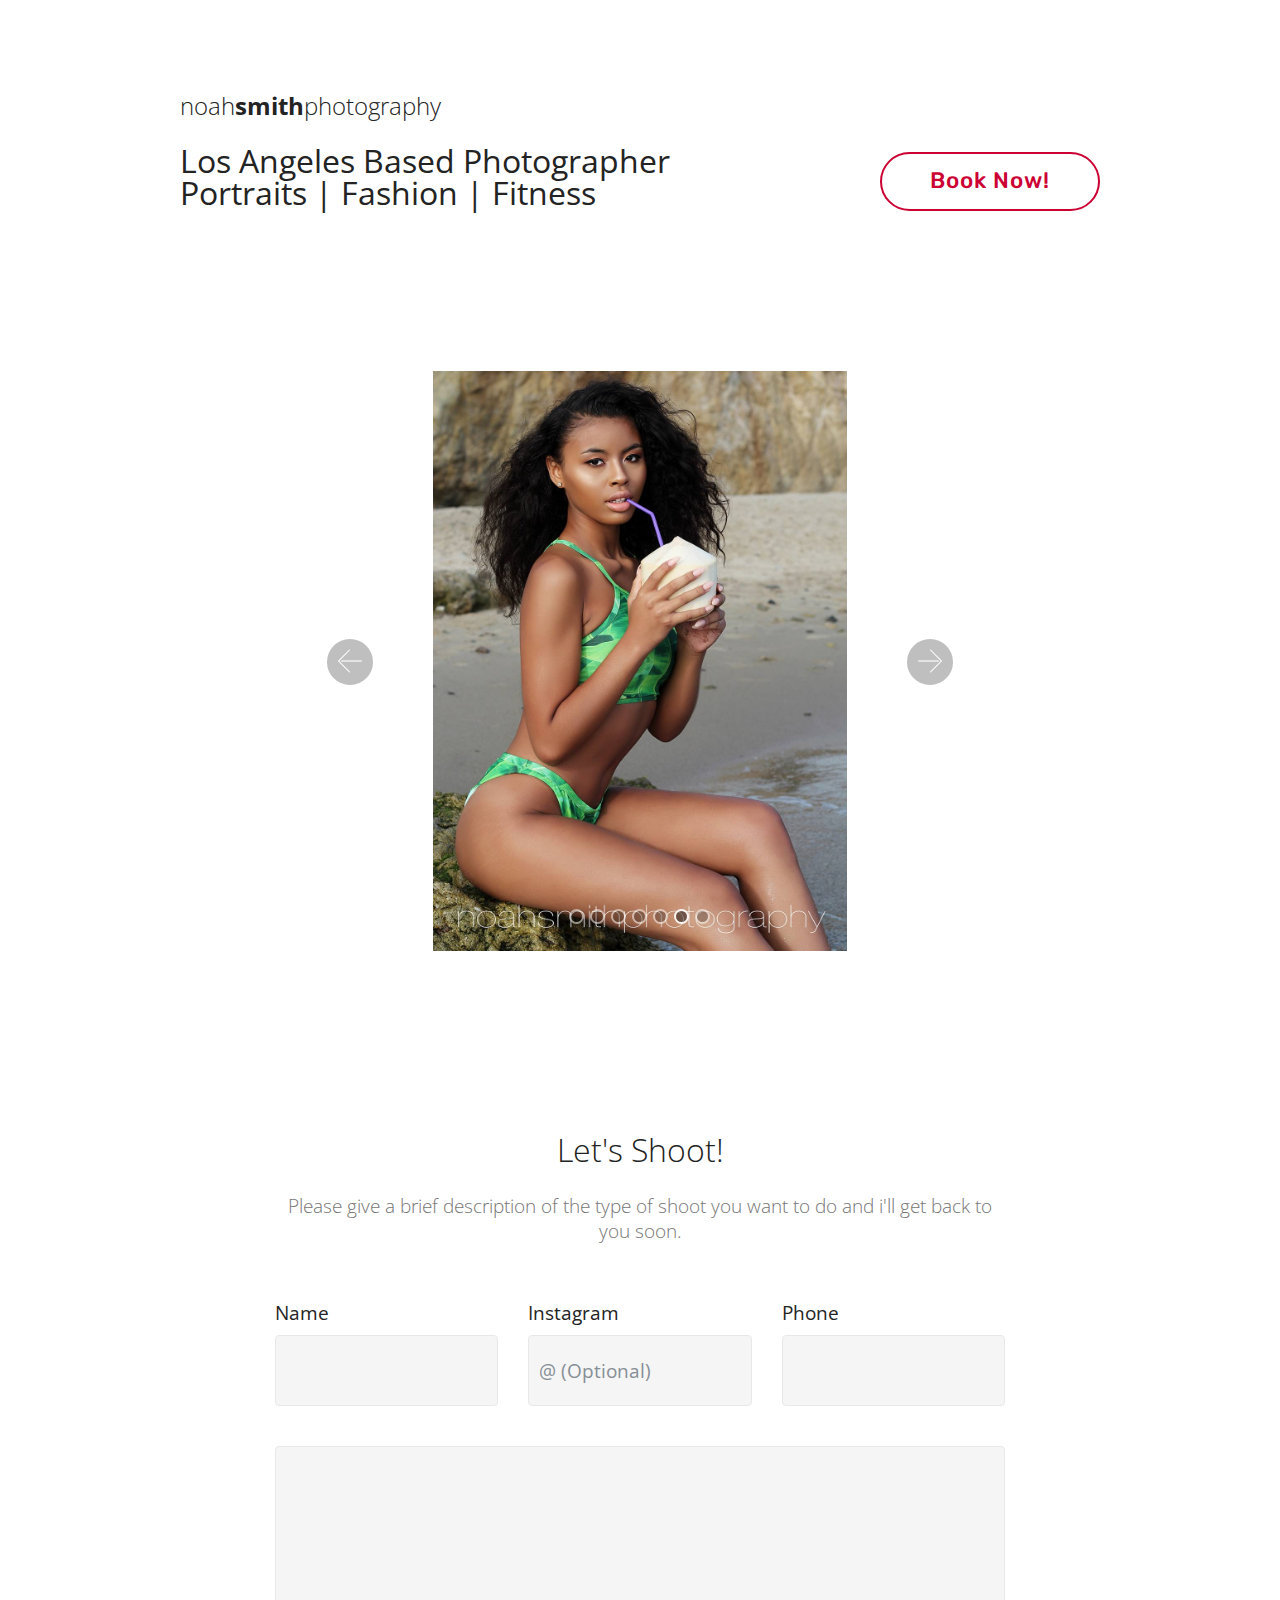
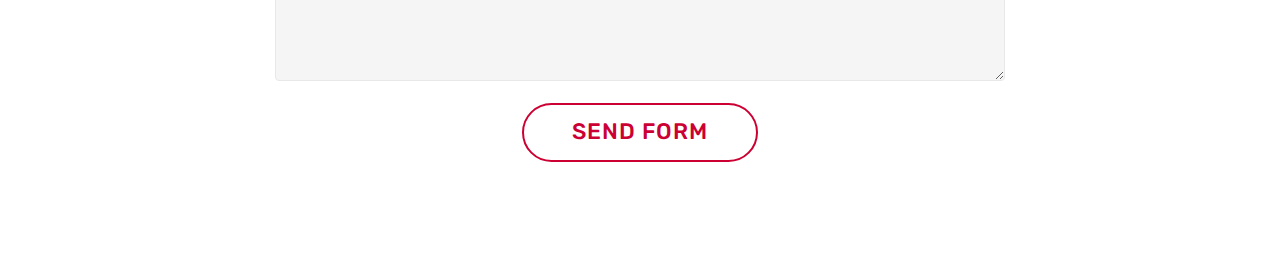
==== index.html @ 62e58113 "create github pages" ====
<!DOCTYPE html>
<html >
<head>
  <!-- Site made with Mobirise Website Builder v4.5.4, https://mobirise.com -->
  <meta charset="UTF-8">
  <meta http-equiv="X-UA-Compatible" content="IE=edge">
  <meta name="generator" content="Mobirise v4.5.4, mobirise.com">
  <meta name="viewport" content="width=device-width, initial-scale=1, minimum-scale=1">
  <link rel="shortcut icon" href="assets/images/logo4.png" type="image/x-icon">
  <meta name="description" content="">
  <title>Home</title>
  <link rel="stylesheet" href="assets/web/assets/mobirise-icons/mobirise-icons.css">
  <link rel="stylesheet" href="assets/tether/tether.min.css">
  <link rel="stylesheet" href="assets/bootstrap/css/bootstrap.min.css">
  <link rel="stylesheet" href="assets/bootstrap/css/bootstrap-grid.min.css">
  <link rel="stylesheet" href="assets/bootstrap/css/bootstrap-reboot.min.css">
  <link rel="stylesheet" href="assets/theme/css/style.css">
  <link rel="stylesheet" href="assets/mobirise/css/mbr-additional.css" type="text/css">
  
  
  
</head>
<body>
<section class="mbr-section info1 cid-qGFd9XvkRf" id="info1-w">

    

    
    <div class="container">
        <div class="row justify-content-center content-row">
            <div class="media-container-column title col-12 col-lg-7 col-md-6">
                <h3 class="mbr-section-subtitle align-left mbr-light pb-3 mbr-fonts-style display-5">
                    noah<strong>smith</strong>photography</h3>
                <h2 class="align-left mbr-bold mbr-fonts-style display-2"><span style="font-weight: normal;">
                    Los Angeles Based Photographer</span><br><span style="font-weight: normal;">Portraits | Fashion | Fitness<br></span><br><span style="font-weight: normal;"><br></span></h2>
            </div>
            <div class="media-container-column col-12 col-lg-3 col-md-4">
                <div class="mbr-section-btn align-right py-4"><a class="btn btn-secondary-outline display-4" href="index.html#form1-t">Book Now!</a></div>
            </div>
        </div>
    </div>
</section>

<section class="engine"><a href="https://mobirise.co/q">bootstrap carousel</a></section><section class="carousel slide cid-qGF6zY9lZR" data-interval="false" id="slider2-s">

    
    <div class="container content-slider">
        <div class="content-slider-wrap">
            <div><div class="mbr-slider slide carousel" data-pause="true" data-keyboard="false" data-ride="false" data-interval="false"><ol class="carousel-indicators"><li data-app-prevent-settings="" data-target="#slider2-s" data-slide-to="0"></li><li data-app-prevent-settings="" data-target="#slider2-s" data-slide-to="1"></li><li data-app-prevent-settings="" data-target="#slider2-s" data-slide-to="2"></li><li data-app-prevent-settings="" data-target="#slider2-s" data-slide-to="3"></li><li data-app-prevent-settings="" data-target="#slider2-s" data-slide-to="4"></li><li data-app-prevent-settings="" data-target="#slider2-s" class=" active" data-slide-to="5"></li><li data-app-prevent-settings="" data-target="#slider2-s" data-slide-to="6"></li></ol><div class="carousel-inner" role="listbox"><div class="carousel-item slider-fullscreen-image" data-bg-video-slide="false" style="background-image: url(assets/images/noahsmith1-1000x1400.jpg);"><div class="container container-slide"><div class="image_wrapper"><img src="assets/images/noahsmith1-1000x1400.jpg"><div class="carousel-caption justify-content-center"><div class="col-10 align-center"></div></div></div></div></div><div class="carousel-item slider-fullscreen-image" data-bg-video-slide="false" style="background-image: url(assets/images/noahsmith3-1000x1500.jpg);"><div class="container container-slide"><div class="image_wrapper"><img src="assets/images/noahsmith3-1000x1500.jpg"><div class="carousel-caption justify-content-center"><div class="col-10 align-center"></div></div></div></div></div><div class="carousel-item slider-fullscreen-image" data-bg-video-slide="false" style="background-image: url(assets/images/noahsmith4-1000x1400.jpg);"><div class="container container-slide"><div class="image_wrapper"><img src="assets/images/noahsmith4-1000x1400.jpg"><div class="carousel-caption justify-content-center"><div class="col-10 align-center"></div></div></div></div></div><div class="carousel-item slider-fullscreen-image" data-bg-video-slide="false" style="background-image: url(assets/images/sunsweat7-2000x3000.jpg);"><div class="container container-slide"><div class="image_wrapper"><img src="assets/images/sunsweat7-2000x3000.jpg"><div class="carousel-caption justify-content-center"><div class="col-10 align-center"></div></div></div></div></div><div class="carousel-item slider-fullscreen-image" data-bg-video-slide="false" style="background-image: url(assets/images/img-500-2000x3000.jpg);"><div class="container container-slide"><div class="image_wrapper"><img src="assets/images/img-500-2000x3000.jpg"><div class="carousel-caption justify-content-center"><div class="col-10 align-center"></div></div></div></div></div><div class="carousel-item slider-fullscreen-image active" data-bg-video-slide="false" style="background-image: url(assets/images/noahsmith5-1000x1400.jpg);"><div class="container container-slide"><div class="image_wrapper"><img src="assets/images/noahsmith5-1000x1400.jpg"><div class="carousel-caption justify-content-center"><div class="col-10 align-center"></div></div></div></div></div><div class="carousel-item slider-fullscreen-image" data-bg-video-slide="false" style="background-image: url(assets/images/noahsmith2-1000x1400.jpg);"><div class="container container-slide"><div class="image_wrapper"><img src="assets/images/noahsmith2-1000x1400.jpg"><div class="carousel-caption justify-content-center"><div class="col-10 align-center"></div></div></div></div></div></div><a data-app-prevent-settings="" class="carousel-control carousel-control-prev" role="button" data-slide="prev" href="#slider2-s"><span aria-hidden="true" class="mbri-left mbr-iconfont"></span><span class="sr-only">Previous</span></a><a data-app-prevent-settings="" class="carousel-control carousel-control-next" role="button" data-slide="next" href="#slider2-s"><span aria-hidden="true" class="mbri-right mbr-iconfont"></span><span class="sr-only">Next</span></a></div></div> 
        </div>
    </div>
</section>

<section class="mbr-section form1 cid-qGF7QLW313" id="form1-t">

    

    
    <div class="container">
        <div class="row justify-content-center">
            <div class="title col-12 col-lg-8">
                <h2 class="mbr-section-title align-center pb-3 mbr-fonts-style display-2">
                    Let's Shoot!<br></h2>
                <h3 class="mbr-section-subtitle align-center mbr-light pb-3 mbr-fonts-style display-7">
                    Please give a brief description of the type of shoot you want to do and i'll get back to you soon.</h3>
            </div>
        </div>
    </div>
    <div class="container">
        <div class="row justify-content-center">
            <div class="media-container-column col-lg-8" data-form-type="formoid">
                    <div data-form-alert="" hidden="">Thanks!
 I'll  be in contact soon!</div>
            
                    <form class="mbr-form" action="https://mobirise.com/" method="post" data-form-title="Mobirise Form"><input type="hidden" data-form-email="true" value="vOGc52Cxxwhil+kgAEJqO64B5Rw/Y8q6WDJNUJcYPpSrJ1qEw2AzDNqVHLhzqESH3UVsVtwsHW4gl72lPX0QpRxGA3Ocrj2kZg9cXRSSAVqt1jlieEniGNtiRz/Lzo7S">
                        <div class="row row-sm-offset">
                            <div class="col-md-4 multi-horizontal" data-for="name">
                                <div class="form-group">
                                    <label class="form-control-label mbr-fonts-style display-7" for="name-form1-t">Name</label>
                                    <input type="text" class="form-control" name="name" data-form-field="Name" required="" id="name-form1-t">
                                </div>
                            </div>
                            <div class="col-md-4 multi-horizontal" data-for="email">
                                <div class="form-group">
                                    <label class="form-control-label mbr-fonts-style display-7" for="email-form1-t">Instagram</label>
                                    <input type="email" class="form-control" name="email" data-form-field="Email" required="" placeholder="@ (Optional)" id="email-form1-t">
                                </div>
                            </div>
                            <div class="col-md-4 multi-horizontal" data-for="phone">
                                <div class="form-group">
                                    <label class="form-control-label mbr-fonts-style display-7" for="phone-form1-t">Phone</label>
                                    <input type="tel" class="form-control" name="phone" data-form-field="Phone" id="phone-form1-t">
                                </div>
                            </div>
                        </div>
                        <div class="form-group" data-for="message">
                            <label class="form-control-label mbr-fonts-style display-7" for="message-form1-t"></label>
                            <textarea type="text" class="form-control" name="message" rows="7" data-form-field="Message" id="message-form1-t"></textarea>
                        </div>
            
                        <span class="input-group-btn"><button href="" type="submit" class="btn btn-form btn-secondary-outline display-4">SEND FORM</button></span>
                    </form>
            </div>
        </div>
    </div>
</section>


  <script src="assets/web/assets/jquery/jquery.min.js"></script>
  <script src="assets/popper/popper.min.js"></script>
  <script src="assets/tether/tether.min.js"></script>
  <script src="assets/bootstrap/js/bootstrap.min.js"></script>
  <script src="assets/smoothscroll/smooth-scroll.js"></script>
  <script src="assets/vimeoplayer/jquery.mb.vimeo_player.js"></script>
  <script src="assets/bootstrapcarouselswipe/bootstrap-carousel-swipe.js"></script>
  <script src="assets/ytplayer/jquery.mb.ytplayer.min.js"></script>
  <script src="assets/theme/js/script.js"></script>
  <script src="assets/slidervideo/script.js"></script>
  <script src="assets/formoid/formoid.min.js"></script>
  
  
</body>
</html>
---- assets/web/assets/mobirise-icons/mobirise-icons.css ----
@font-face {
  font-family: 'MobiriseIcons';
  src:  url('mobirise-icons.eot?spat4u');
  src:  url('mobirise-icons.eot?spat4u#iefix') format('embedded-opentype'),
    url('mobirise-icons.ttf?spat4u') format('truetype'),
    url('mobirise-icons.woff?spat4u') format('woff'),
    url('mobirise-icons.svg?spat4u#MobiriseIcons') format('svg');
  font-weight: normal;
  font-style: normal;
}

[class^="mbri-"], [class*=" mbri-"] {
  /* use !important to prevent issues with browser extensions that change fonts */
  font-family: MobiriseIcons !important;
  speak: none;
  font-style: normal;
  font-weight: normal;
  font-variant: normal;
  text-transform: none;
  line-height: 1;

  /* Better Font Rendering =========== */
  -webkit-font-smoothing: antialiased;
  -moz-osx-font-smoothing: grayscale;
}

.mbri-add-submenu:before {
  content: "\e900";
}
.mbri-alert:before {
  content: "\e901";
}
.mbri-align-center:before {
  content: "\e902";
}
.mbri-align-justify:before {
  content: "\e903";
}
.mbri-align-left:before {
  content: "\e904";
}
.mbri-align-right:before {
  content: "\e905";
}
.mbri-android:before {
  content: "\e906";
}
.mbri-apple:before {
  content: "\e907";
}
.mbri-arrow-down:before {
  content: "\e908";
}
.mbri-arrow-next:before {
  content: "\e909";
}
.mbri-arrow-prev:before {
  content: "\e90a";
}
.mbri-arrow-up:before {
  content: "\e90b";
}
.mbri-bold:before {
  content: "\e90c";
}
.mbri-bookmark:before {
  content: "\e90d";
}
.mbri-bootstrap:before {
  content: "\e90e";
}
.mbri-briefcase:before {
  content: "\e90f";
}
.mbri-browse:before {
  content: "\e910";
}
.mbri-bulleted-list:before {
  content: "\e911";
}
.mbri-calendar:before {
  content: "\e912";
}
.mbri-camera:before {
  content: "\e913";
}
.mbri-cart-add:before {
  content: "\e914";
}
.mbri-cart-full:before {
  content: "\e915";
}
.mbri-cash:before {
  content: "\e916";
}
.mbri-change-style:before {
  content: "\e917";
}
.mbri-chat:before {
  content: "\e918";
}
.mbri-clock:before {
  content: "\e919";
}
.mbri-close:before {
  content: "\e91a";
}
.mbri-cloud:before {
  content: "\e91b";
}
.mbri-code:before {
  content: "\e91c";
}
.mbri-contact-form:before {
  content: "\e91d";
}
.mbri-credit-card:before {
  content: "\e91e";
}
.mbri-cursor-click:before {
  content: "\e91f";
}
.mbri-cust-feedback:before {
  content: "\e920";
}
.mbri-database:before {
  content: "\e921";
}
.mbri-delivery:before {
  content: "\e922";
}
.mbri-desktop:before {
  content: "\e923";
}
.mbri-devices:before {
  content: "\e924";
}
.mbri-down:before {
  content: "\e925";
}
.mbri-download:before {
  content: "\e989";
}
.mbri-drag-n-drop:before {
  content: "\e927";
}
.mbri-drag-n-drop2:before {
  content: "\e928";
}
.mbri-edit:before {
  content: "\e929";
}
.mbri-edit2:before {
  content: "\e92a";
}
.mbri-error:before {
  content: "\e92b";
}
.mbri-extension:before {
  content: "\e92c";
}
.mbri-features:before {
  content: "\e92d";
}
.mbri-file:before {
  content: "\e92e";
}
.mbri-flag:before {
  content: "\e92f";
}
.mbri-folder:before {
  content: "\e930";
}
.mbri-gift:before {
  content: "\e931";
}
.mbri-github:before {
  content: "\e932";
}
.mbri-globe:before {
  content: "\e933";
}
.mbri-globe-2:before {
  content: "\e934";
}
.mbri-growing-chart:before {
  content: "\e935";
}
.mbri-hearth:before {
  content: "\e936";
}
.mbri-help:before {
  content: "\e937";
}
.mbri-home:before {
  content: "\e938";
}
.mbri-hot-cup:before {
  content: "\e939";
}
.mbri-idea:before {
  content: "\e93a";
}
.mbri-image-gallery:before {
  content: "\e93b";
}
.mbri-image-slider:before {
  content: "\e93c";
}
.mbri-info:before {
  content: "\e93d";
}
.mbri-italic:before {
  content: "\e93e";
}
.mbri-key:before {
  content: "\e93f";
}
.mbri-laptop:before {
  content: "\e940";
}
.mbri-layers:before {
  content: "\e941";
}
.mbri-left-right:before {
  content: "\e942";
}
.mbri-left:before {
  content: "\e943";
}
.mbri-letter:before {
  content: "\e944";
}
.mbri-like:before {
  content: "\e945";
}
.mbri-link:before {
  content: "\e946";
}
.mbri-lock:before {
  content: "\e947";
}
.mbri-login:before {
  content: "\e948";
}
.mbri-logout:before {
  content: "\e949";
}
.mbri-magic-stick:before {
  content: "\e94a";
}
.mbri-map-pin:before {
  content: "\e94b";
}
.mbri-menu:before {
  content: "\e94c";
}
.mbri-mobile:before {
  content: "\e94d";
}
.mbri-mobile2:before {
  content: "\e94e";
}
.mbri-mobirise:before {
  content: "\e94f";
}
.mbri-more-horizontal:before {
  content: "\e950";
}
.mbri-more-vertical:before {
  content: "\e951";
}
.mbri-music:before {
  content: "\e952";
}
.mbri-new-file:before {
  content: "\e953";
}
.mbri-numbered-list:before {
  content: "\e954";
}
.mbri-opened-folder:before {
  content: "\e955";
}
.mbri-pages:before {
  content: "\e956";
}
.mbri-paper-plane:before {
  content: "\e957";
}
.mbri-paperclip:before {
  content: "\e958";
}
.mbri-photo:before {
  content: "\e959";
}
.mbri-photos:before {
  content: "\e95a";
}
.mbri-pin:before {
  content: "\e95b";
}
.mbri-play:before {
  content: "\e95c";
}
.mbri-plus:before {
  content: "\e95d";
}
.mbri-preview:before {
  content: "\e95e";
}
.mbri-print:before {
  content: "\e95f";
}
.mbri-protect:before {
  content: "\e960";
}
.mbri-question:before {
  content: "\e961";
}
.mbri-quote-left:before {
  content: "\e962";
}
.mbri-quote-right:before {
  content: "\e963";
}
.mbri-refresh:before {
  content: "\e964";
}
.mbri-responsive:before {
  content: "\e965";
}
.mbri-right:before {
  content: "\e966";
}
.mbri-rocket:before {
  content: "\e967";
}
.mbri-sad-face:before {
  content: "\e968";
}
.mbri-sale:before {
  content: "\e969";
}
.mbri-save:before {
  content: "\e96a";
}
.mbri-search:before {
  content: "\e96b";
}
.mbri-setting:before {
  content: "\e96c";
}
.mbri-setting2:before {
  content: "\e96d";
}
.mbri-setting3:before {
  content: "\e96e";
}
.mbri-share:before {
  content: "\e96f";
}
.mbri-shopping-bag:before {
  content: "\e970";
}
.mbri-shopping-basket:before {
  content: "\e971";
}
.mbri-shopping-cart:before {
  content: "\e972";
}
.mbri-sites:before {
  content: "\e973";
}
.mbri-smile-face:before {
  content: "\e974";
}
.mbri-speed:before {
  content: "\e975";
}
.mbri-star:before {
  content: "\e976";
}
.mbri-success:before {
  content: "\e977";
}
.mbri-sun:before {
  content: "\e978";
}
.mbri-sun2:before {
  content: "\e979";
}
.mbri-tablet:before {
  content: "\e97a";
}
.mbri-tablet-vertical:before {
  content: "\e97b";
}
.mbri-target:before {
  content: "\e97c";
}
.mbri-timer:before {
  content: "\e97d";
}
.mbri-to-ftp:before {
  content: "\e97e";
}
.mbri-to-local-drive:before {
  content: "\e97f";
}
.mbri-touch-swipe:before {
  content: "\e980";
}
.mbri-touch:before {
  content: "\e981";
}
.mbri-trash:before {
  content: "\e982";
}
.mbri-underline:before {
  content: "\e983";
}
.mbri-unlink:before {
  content: "\e984";
}
.mbri-unlock:before {
  content: "\e985";
}
.mbri-up-down:before {
  content: "\e986";
}
.mbri-up:before {
  content: "\e987";
}
.mbri-update:before {
  content: "\e988";
}
.mbri-upload:before {
 content: "\e926"; 
}
.mbri-user:before {
  content: "\e98a";
}
.mbri-user2:before {
  content: "\e98b";
}
.mbri-users:before {
  content: "\e98c";
}
.mbri-video:before {
  content: "\e98d";
}
.mbri-video-play:before {
  content: "\e98e";
}
.mbri-watch:before {
  content: "\e98f";
}
.mbri-website-theme:before {
  content: "\e990";
}
.mbri-wifi:before {
  content: "\e991";
}
.mbri-windows:before {
  content: "\e992";
}
.mbri-zoom-out:before {
  content: "\e993";
}
.mbri-redo:before {
  content: "\e994";
}
.mbri-undo:before {
  content: "\e995";
}
---- assets/theme/css/style.css ----
/*!
 * Mobirise v4 theme (https://mobirise.com/)
 * Copyright 2017 Mobirise
 */
section {
  background-color: #eeeeee; }

section,
.container,
.container-fluid {
  position: relative;
  word-wrap: break-word; }

a.mbr-iconfont:hover {
  text-decoration: none; }

.article .lead p, .article .lead ul, .article .lead ol, .article .lead pre, .article .lead blockquote {
  margin-bottom: 0; }

a {
  font-style: normal;
  font-weight: 400;
  cursor: pointer; }
  a, a:hover {
    text-decoration: none; }

figure {
  margin-bottom: 0; }

body {
  color: #232323; }

h1, h2, h3, h4, h5, h6,
.h1, .h2, .h3, .h4, .h5, .h6,
.display-1, .display-2, .display-3, .display-4 {
  line-height: 1;
  word-break: break-word;
  word-wrap: break-word; }

b, strong {
  font-weight: bold; }

blockquote {
  padding: 10px 0 10px 20px;
  position: relative;
  border-left: 2px solid;
  border-color: #ff3366; }

input:-webkit-autofill, input:-webkit-autofill:hover, input:-webkit-autofill:focus, input:-webkit-autofill:active {
  transition-delay: 9999s;
  transition-property: background-color, color; }

textarea[type="hidden"] {
  display: none; }

body {
  position: relative; }

section {
  background-position: 50% 50%;
  background-repeat: no-repeat;
  background-size: cover; }
  section .mbr-background-video,
  section .mbr-background-video-preview {
    position: absolute;
    bottom: 0;
    left: 0;
    right: 0;
    top: 0; }

.hidden {
  visibility: hidden; }

.mbr-z-index20 {
  z-index: 20; }

/*! Base colors */
.mbr-white {
  color: #ffffff; }

.mbr-black {
  color: #000000; }

.mbr-bg-white {
  background-color: #ffffff; }

.mbr-bg-black {
  background-color: #000000; }

/*! Text-aligns */
.align-left {
  text-align: left; }

.align-center {
  text-align: center; }

.align-right {
  text-align: right; }

@media (max-width: 767px) {
  .align-left, .align-center, .align-right, .mbr-section-btn, .mbr-section-title {
    text-align: center; } }
/*! Font-weight  */
.mbr-light {
  font-weight: 300; }

.mbr-regular {
  font-weight: 400; }

.mbr-semibold {
  font-weight: 500; }

.mbr-bold {
  font-weight: 700; }

/*! Media  */
.media-size-item {
  -webkit-flex: 1 1 auto;
  -moz-flex: 1 1 auto;
  -ms-flex: 1 1 auto;
  -o-flex: 1 1 auto;
  flex: 1 1 auto; }

.media-content {
  -webkit-flex-basis: 100%;
  flex-basis: 100%; }

.media-container-row {
  display: -ms-flexbox;
  display: -webkit-flex;
  display: flex;
  -webkit-flex-direction: row;
  -ms-flex-direction: row;
  flex-direction: row;
  -webkit-flex-wrap: wrap;
  -ms-flex-wrap: wrap;
  flex-wrap: wrap;
  -webkit-justify-content: center;
  -ms-flex-pack: center;
  justify-content: center;
  -webkit-align-content: center;
  -ms-flex-line-pack: center;
  align-content: center;
  -webkit-align-items: start;
  -ms-flex-align: start;
  align-items: start; }
  .media-container-row .media-size-item {
    width: 400px; }

.media-container-column {
  display: -ms-flexbox;
  display: -webkit-flex;
  display: flex;
  -webkit-flex-direction: column;
  -ms-flex-direction: column;
  flex-direction: column;
  -webkit-flex-wrap: wrap;
  -ms-flex-wrap: wrap;
  flex-wrap: wrap;
  -webkit-justify-content: center;
  -ms-flex-pack: center;
  justify-content: center;
  -webkit-align-content: center;
  -ms-flex-line-pack: center;
  align-content: center;
  -webkit-align-items: stretch;
  -ms-flex-align: stretch;
  align-items: stretch; }
  .media-container-column > * {
    width: 100%; }

@media (min-width: 992px) {
  .media-container-row {
    -webkit-flex-wrap: nowrap;
    -ms-flex-wrap: nowrap;
    flex-wrap: nowrap; } }
figure {
  overflow: hidden; }

figure[mbr-media-size] {
  transition: width 0.1s; }

.mbr-figure img, .mbr-figure iframe {
  display: block;
  width: 100%; }

.card {
  background-color: transparent;
  border: none; }

.card-img {
  text-align: center;
  flex-shrink: 0; }

.media {
  max-width: 100%;
  margin: 0 auto; }

.mbr-figure {
  -ms-flex-item-align: center;
  -ms-grid-row-align: center;
  -webkit-align-self: center;
  align-self: center; }

.media-container > div {
  max-width: 100%; }

.mbr-figure img, .card-img img {
  width: 100%; }

@media (max-width: 991px) {
  .media-size-item {
    width: auto !important; }

  .media {
    width: auto; }

  .mbr-figure {
    width: 100% !important; } }
/*! Buttons */
.mbr-section-btn {
  margin-left: -.25rem;
  margin-right: -.25rem;
  font-size: 0; }

nav .mbr-section-btn {
  margin-left: 0rem;
  margin-right: 0rem; }

/*! Btn icon margin */
.btn .mbr-iconfont, .btn.btn-sm .mbr-iconfont {
  cursor: pointer;
  margin-right: 0.5rem; }

.btn.btn-md .mbr-iconfont, .btn.btn-md .mbr-iconfont {
  margin-right: 0.8rem; }

.mbr-regular {
  font-weight: 400; }

.mbr-semibold {
  font-weight: 500; }

.mbr-bold {
  font-weight: 700; }

[type="submit"] {
  -webkit-appearance: none; }

/*! Full-screen */
.mbr-fullscreen .mbr-overlay {
  min-height: 100vh; }

.mbr-fullscreen {
  display: flex;
  display: -webkit-flex;
  display: -moz-flex;
  display: -ms-flex;
  display: -o-flex;
  align-items: center;
  -webkit-align-items: center;
  min-height: 100vh;
  padding-top: 3rem;
  padding-bottom: 3rem; }

/*! Map */
.map {
  height: 25rem;
  position: relative; }
  .map iframe {
    width: 100%;
    height: 100%; }

/* Form */
.form-asterisk {
  font-family: initial;
  position: absolute;
  top: -2px;
  font-weight: normal; }

/*! Scroll to top arrow */
.mbr-arrow-up {
  bottom: 25px;
  right: 90px;
  position: fixed;
  text-align: right;
  z-index: 5000;
  color: #ffffff;
  font-size: 32px;
  transform: rotate(180deg);
  -webkit-transform: rotate(180deg); }

.mbr-arrow-up a {
  background: rgba(0, 0, 0, 0.2);
  border-radius: 3px;
  color: #fff;
  display: inline-block;
  height: 60px;
  width: 60px;
  outline-style: none !important;
  position: relative;
  text-decoration: none;
  transition: all .3s ease-in-out;
  cursor: pointer;
  text-align: center; }
  .mbr-arrow-up a:hover {
    background-color: rgba(0, 0, 0, 0.4); }
  .mbr-arrow-up a i {
    line-height: 60px; }

.mbr-arrow-up-icon {
  display: block;
  color: #fff; }

.mbr-arrow-up-icon::before {
  content: "\203a";
  display: inline-block;
  font-family: serif;
  font-size: 32px;
  line-height: 1;
  font-style: normal;
  position: relative;
  top: 6px;
  left: -4px;
  -webkit-transform: rotate(-90deg);
  transform: rotate(-90deg); }

/*! Arrow Down */
.mbr-arrow {
  position: absolute;
  bottom: 45px;
  left: 50%;
  width: 60px;
  height: 60px;
  cursor: pointer;
  background-color: rgba(80, 80, 80, 0.5);
  border-radius: 50%;
  -webkit-transform: translateX(-50%);
  transform: translateX(-50%); }
  .mbr-arrow > a {
    display: inline-block;
    text-decoration: none;
    outline-style: none;
    -webkit-animation: arrowdown 1.7s ease-in-out infinite;
    animation: arrowdown 1.7s ease-in-out infinite; }
    .mbr-arrow > a > i {
      position: absolute;
      top: -2px;
      left: 15px;
      font-size: 2rem; }

@keyframes arrowdown {
  0% {
    transform: translateY(0px);
    -webkit-transform: translateY(0px); }
  50% {
    transform: translateY(-5px);
    -webkit-transform: translateY(-5px); }
  100% {
    transform: translateY(0px);
    -webkit-transform: translateY(0px); } }
@-webkit-keyframes arrowdown {
  0% {
    transform: translateY(0px);
    -webkit-transform: translateY(0px); }
  50% {
    transform: translateY(-5px);
    -webkit-transform: translateY(-5px); }
  100% {
    transform: translateY(0px);
    -webkit-transform: translateY(0px); } }
@media (max-width: 500px) {
  .mbr-arrow-up {
    left: 50%;
    right: auto;
    transform: translateX(-50%) rotate(180deg);
    -webkit-transform: translateX(-50%) rotate(180deg); } }
/*Gradients animation*/
@keyframes gradient-animation {
  from {
    background-position: 0% 100%;
    animation-timing-function: ease-in-out; }
  to {
    background-position: 100% 0%;
    animation-timing-function: ease-in-out; } }
@-webkit-keyframes gradient-animation {
  from {
    background-position: 0% 100%;
    animation-timing-function: ease-in-out; }
  to {
    background-position: 100% 0%;
    animation-timing-function: ease-in-out; } }
.bg-gradient {
  background-size: 200% 200%;
  animation: gradient-animation 5s infinite alternate;
  -webkit-animation: gradient-animation 5s infinite alternate; }

.menu .navbar-brand {
  display: -webkit-flex; }
  .menu .navbar-brand span {
    display: flex;
    display: -webkit-flex; }
  .menu .navbar-brand .navbar-caption-wrap {
    display: -webkit-flex; }
  .menu .navbar-brand .navbar-logo img {
    display: -webkit-flex; }
@media (min-width: 768px) and (max-width: 991px) {
  .menu .navbar-toggleable-sm .navbar-nav {
    display: -webkit-box;
    display: -webkit-flex;
    display: -ms-flexbox; } }
@media (min-width: 992px) {
  .menu .navbar-nav.nav-dropdown {
    display: -webkit-flex; }
  .menu .navbar-toggleable-sm .navbar-collapse {
    display: -webkit-flex !important; } }

/*# sourceMappingURL=style.css.map */
.engine {
	position: absolute;
	text-indent: -2400px;
	text-align: center;
	padding: 0;
	top: 0;
	left: -2400px;
}
---- assets/mobirise/css/mbr-additional.css ----
@import url(https://fonts.googleapis.com/css?family=Open+Sans+Condensed:300,300i,700);
@import url(https://fonts.googleapis.com/css?family=Rubik:300,300i,400,400i,500,500i,700,700i,900,900i);





body {
  font-style: normal;
  line-height: 1.5;
}
.mbr-section-title {
  font-style: normal;
  line-height: 1.2;
}
.mbr-section-subtitle {
  line-height: 1.3;
}
.mbr-text {
  font-style: normal;
  line-height: 1.6;
}
.display-1 {
  font-family: 'Open Sans Condensed', sans-serif;
  font-size: 4.25rem;
}
.display-1 > .mbr-iconfont {
  font-size: 6.8rem;
}
.display-2 {
  font-family: 'Open Sans Condensed', sans-serif;
  font-size: 2rem;
}
.display-2 > .mbr-iconfont {
  font-size: 3.2rem;
}
.display-4 {
  font-family: 'Rubik', sans-serif;
  font-size: 1.4rem;
}
.display-4 > .mbr-iconfont {
  font-size: 2.24rem;
}
.display-5 {
  font-family: 'Open Sans Condensed', sans-serif;
  font-size: 1.5rem;
}
.display-5 > .mbr-iconfont {
  font-size: 2.4rem;
}
.display-7 {
  font-family: 'Open Sans Condensed', sans-serif;
  font-size: 1.2rem;
}
.display-7 > .mbr-iconfont {
  font-size: 1.92rem;
}
/* ---- Fluid typography for mobile devices ---- */
/* 1.4 - font scale ratio ( bootstrap == 1.42857 ) */
/* 100vw - current viewport width */
/* (48 - 20)  48 == 48rem == 768px, 20 == 20rem == 320px(minimal supported viewport) */
/* 0.65 - min scale variable, may vary */
@media (max-width: 768px) {
  .display-1 {
    font-size: 3.4rem;
    font-size: calc( 2.1374999999999997rem + (4.25 - 2.1374999999999997) * ((100vw - 20rem) / (48 - 20)));
    line-height: calc( 1.4 * (2.1374999999999997rem + (4.25 - 2.1374999999999997) * ((100vw - 20rem) / (48 - 20))));
  }
  .display-2 {
    font-size: 1.6rem;
    font-size: calc( 1.35rem + (2 - 1.35) * ((100vw - 20rem) / (48 - 20)));
    line-height: calc( 1.4 * (1.35rem + (2 - 1.35) * ((100vw - 20rem) / (48 - 20))));
  }
  .display-4 {
    font-size: 1.12rem;
    font-size: calc( 1.14rem + (1.4 - 1.14) * ((100vw - 20rem) / (48 - 20)));
    line-height: calc( 1.4 * (1.14rem + (1.4 - 1.14) * ((100vw - 20rem) / (48 - 20))));
  }
  .display-5 {
    font-size: 1.2rem;
    font-size: calc( 1.175rem + (1.5 - 1.175) * ((100vw - 20rem) / (48 - 20)));
    line-height: calc( 1.4 * (1.175rem + (1.5 - 1.175) * ((100vw - 20rem) / (48 - 20))));
  }
}
/* Buttons */
.btn {
  font-weight: 500;
  border-width: 2px;
  font-style: normal;
  letter-spacing: 1px;
  margin: .4rem .8rem;
  white-space: normal;
  -webkit-transition: all 0.3s ease-in-out;
  -moz-transition: all 0.3s ease-in-out;
  transition: all 0.3s ease-in-out;
  padding: 1rem 3rem;
  border-radius: 3px;
  display: inline-flex;
  align-items: center;
  justify-content: center;
  word-break: break-word;
}
.btn-sm {
  font-weight: 500;
  letter-spacing: 1px;
  -webkit-transition: all 0.3s ease-in-out;
  -moz-transition: all 0.3s ease-in-out;
  transition: all 0.3s ease-in-out;
  padding: 0.6rem 1.5rem;
  border-radius: 3px;
}
.btn-md {
  font-weight: 500;
  letter-spacing: 1px;
  margin: .4rem .8rem !important;
  -webkit-transition: all 0.3s ease-in-out;
  -moz-transition: all 0.3s ease-in-out;
  transition: all 0.3s ease-in-out;
  padding: 1rem 3rem;
  border-radius: 3px;
}
.btn-lg {
  font-weight: 500;
  letter-spacing: 1px;
  margin: .4rem .8rem !important;
  -webkit-transition: all 0.3s ease-in-out;
  -moz-transition: all 0.3s ease-in-out;
  transition: all 0.3s ease-in-out;
  padding: 1.2rem 3.2rem;
  border-radius: 3px;
}
.bg-primary {
  background-color: #149dcc !important;
}
.bg-success {
  background-color: #f7ed4a !important;
}
.bg-info {
  background-color: #82786e !important;
}
.bg-warning {
  background-color: #879a9f !important;
}
.bg-danger {
  background-color: #b1a374 !important;
}
.btn-primary,
.btn-primary:active {
  background-color: #149dcc;
  border-color: #149dcc;
  color: #ffffff;
}
.btn-primary:hover,
.btn-primary:focus,
.btn-primary.focus,
.btn-primary.active {
  color: #ffffff;
  background-color: #0d6786;
  border-color: #0d6786;
}
.btn-primary.disabled,
.btn-primary:disabled {
  color: #ffffff !important;
  background-color: #0d6786 !important;
  border-color: #0d6786 !important;
}
.btn-secondary,
.btn-secondary:active {
  background-color: #ff3366;
  border-color: #ff3366;
  color: #ffffff;
}
.btn-secondary:hover,
.btn-secondary:focus,
.btn-secondary.focus,
.btn-secondary.active {
  color: #ffffff;
  background-color: #e50039;
  border-color: #e50039;
}
.btn-secondary.disabled,
.btn-secondary:disabled {
  color: #ffffff !important;
  background-color: #e50039 !important;
  border-color: #e50039 !important;
}
.btn-info,
.btn-info:active {
  background-color: #82786e;
  border-color: #82786e;
  color: #ffffff;
}
.btn-info:hover,
.btn-info:focus,
.btn-info.focus,
.btn-info.active {
  color: #ffffff;
  background-color: #59524b;
  border-color: #59524b;
}
.btn-info.disabled,
.btn-info:disabled {
  color: #ffffff !important;
  background-color: #59524b !important;
  border-color: #59524b !important;
}
.btn-success,
.btn-success:active {
  background-color: #f7ed4a;
  border-color: #f7ed4a;
  color: #3f3c03;
}
.btn-success:hover,
.btn-success:focus,
.btn-success.focus,
.btn-success.active {
  color: #3f3c03;
  background-color: #eadd0a;
  border-color: #eadd0a;
}
.btn-success.disabled,
.btn-success:disabled {
  color: #3f3c03 !important;
  background-color: #eadd0a !important;
  border-color: #eadd0a !important;
}
.btn-warning,
.btn-warning:active {
  background-color: #879a9f;
  border-color: #879a9f;
  color: #ffffff;
}
.btn-warning:hover,
.btn-warning:focus,
.btn-warning.focus,
.btn-warning.active {
  color: #ffffff;
  background-color: #617479;
  border-color: #617479;
}
.btn-warning.disabled,
.btn-warning:disabled {
  color: #ffffff !important;
  background-color: #617479 !important;
  border-color: #617479 !important;
}
.btn-danger,
.btn-danger:active {
  background-color: #b1a374;
  border-color: #b1a374;
  color: #ffffff;
}
.btn-danger:hover,
.btn-danger:focus,
.btn-danger.focus,
.btn-danger.active {
  color: #ffffff;
  background-color: #8b7d4e;
  border-color: #8b7d4e;
}
.btn-danger.disabled,
.btn-danger:disabled {
  color: #ffffff !important;
  background-color: #8b7d4e !important;
  border-color: #8b7d4e !important;
}
.btn-white {
  color: #333333 !important;
}
.btn-white,
.btn-white:active {
  background-color: #ffffff;
  border-color: #ffffff;
  color: #808080;
}
.btn-white:hover,
.btn-white:focus,
.btn-white.focus,
.btn-white.active {
  color: #808080;
  background-color: #d9d9d9;
  border-color: #d9d9d9;
}
.btn-white.disabled,
.btn-white:disabled {
  color: #808080 !important;
  background-color: #d9d9d9 !important;
  border-color: #d9d9d9 !important;
}
.btn-black,
.btn-black:active {
  background-color: #333333;
  border-color: #333333;
  color: #ffffff;
}
.btn-black:hover,
.btn-black:focus,
.btn-black.focus,
.btn-black.active {
  color: #ffffff;
  background-color: #0d0d0d;
  border-color: #0d0d0d;
}
.btn-black.disabled,
.btn-black:disabled {
  color: #ffffff !important;
  background-color: #0d0d0d !important;
  border-color: #0d0d0d !important;
}
.btn-primary-outline,
.btn-primary-outline:active {
  background: none;
  border-color: #0b566f;
  color: #0b566f;
}
.btn-primary-outline:hover,
.btn-primary-outline:focus,
.btn-primary-outline.focus,
.btn-primary-outline.active {
  color: #ffffff;
  background-color: #149dcc;
  border-color: #149dcc;
}
.btn-primary-outline.disabled,
.btn-primary-outline:disabled {
  color: #ffffff !important;
  background-color: #149dcc !important;
  border-color: #149dcc !important;
}
.btn-secondary-outline,
.btn-secondary-outline:active {
  background: none;
  border-color: #cc0033;
  color: #cc0033;
}
.btn-secondary-outline:hover,
.btn-secondary-outline:focus,
.btn-secondary-outline.focus,
.btn-secondary-outline.active {
  color: #ffffff;
  background-color: #ff3366;
  border-color: #ff3366;
}
.btn-secondary-outline.disabled,
.btn-secondary-outline:disabled {
  color: #ffffff !important;
  background-color: #ff3366 !important;
  border-color: #ff3366 !important;
}
.btn-info-outline,
.btn-info-outline:active {
  background: none;
  border-color: #4b453f;
  color: #4b453f;
}
.btn-info-outline:hover,
.btn-info-outline:focus,
.btn-info-outline.focus,
.btn-info-outline.active {
  color: #ffffff;
  background-color: #82786e;
  border-color: #82786e;
}
.btn-info-outline.disabled,
.btn-info-outline:disabled {
  color: #ffffff !important;
  background-color: #82786e !important;
  border-color: #82786e !important;
}
.btn-success-outline,
.btn-success-outline:active {
  background: none;
  border-color: #d2c609;
  color: #d2c609;
}
.btn-success-outline:hover,
.btn-success-outline:focus,
.btn-success-outline.focus,
.btn-success-outline.active {
  color: #3f3c03;
  background-color: #f7ed4a;
  border-color: #f7ed4a;
}
.btn-success-outline.disabled,
.btn-success-outline:disabled {
  color: #3f3c03 !important;
  background-color: #f7ed4a !important;
  border-color: #f7ed4a !important;
}
.btn-warning-outline,
.btn-warning-outline:active {
  background: none;
  border-color: #55666b;
  color: #55666b;
}
.btn-warning-outline:hover,
.btn-warning-outline:focus,
.btn-warning-outline.focus,
.btn-warning-outline.active {
  color: #ffffff;
  background-color: #879a9f;
  border-color: #879a9f;
}
.btn-warning-outline.disabled,
.btn-warning-outline:disabled {
  color: #ffffff !important;
  background-color: #879a9f !important;
  border-color: #879a9f !important;
}
.btn-danger-outline,
.btn-danger-outline:active {
  background: none;
  border-color: #7a6e45;
  color: #7a6e45;
}
.btn-danger-outline:hover,
.btn-danger-outline:focus,
.btn-danger-outline.focus,
.btn-danger-outline.active {
  color: #ffffff;
  background-color: #b1a374;
  border-color: #b1a374;
}
.btn-danger-outline.disabled,
.btn-danger-outline:disabled {
  color: #ffffff !important;
  background-color: #b1a374 !important;
  border-color: #b1a374 !important;
}
.btn-black-outline,
.btn-black-outline:active {
  background: none;
  border-color: #000000;
  color: #000000;
}
.btn-black-outline:hover,
.btn-black-outline:focus,
.btn-black-outline.focus,
.btn-black-outline.active {
  color: #ffffff;
  background-color: #333333;
  border-color: #333333;
}
.btn-black-outline.disabled,
.btn-black-outline:disabled {
  color: #ffffff !important;
  background-color: #333333 !important;
  border-color: #333333 !important;
}
.btn-white-outline,
.btn-white-outline:active,
.btn-white-outline.active {
  background: none;
  border-color: #ffffff;
  color: #ffffff;
}
.btn-white-outline:hover,
.btn-white-outline:focus,
.btn-white-outline.focus {
  color: #333333;
  background-color: #ffffff;
  border-color: #ffffff;
}
.text-primary {
  color: #149dcc !important;
}
.text-secondary {
  color: #ff3366 !important;
}
.text-success {
  color: #f7ed4a !important;
}
.text-info {
  color: #82786e !important;
}
.text-warning {
  color: #879a9f !important;
}
.text-danger {
  color: #b1a374 !important;
}
.text-white {
  color: #ffffff !important;
}
.text-black {
  color: #000000 !important;
}
a.text-primary:hover,
a.text-primary:focus {
  color: #0b566f !important;
}
a.text-secondary:hover,
a.text-secondary:focus {
  color: #cc0033 !important;
}
a.text-success:hover,
a.text-success:focus {
  color: #d2c609 !important;
}
a.text-info:hover,
a.text-info:focus {
  color: #4b453f !important;
}
a.text-warning:hover,
a.text-warning:focus {
  color: #55666b !important;
}
a.text-danger:hover,
a.text-danger:focus {
  color: #7a6e45 !important;
}
a.text-white:hover,
a.text-white:focus {
  color: #b3b3b3 !important;
}
a.text-black:hover,
a.text-black:focus {
  color: #4d4d4d !important;
}
.alert-success {
  background-color: #70c770;
}
.alert-info {
  background-color: #82786e;
}
.alert-warning {
  background-color: #879a9f;
}
.alert-danger {
  background-color: #b1a374;
}
.mbr-section-btn a.btn:not(.btn-form) {
  border-radius: 100px;
}
.mbr-section-btn a.btn:not(.btn-form):hover {
  box-shadow: 0 10px 40px 0 rgba(0, 0, 0, 0.2);
}
.mbr-gallery-filter li a {
  border-radius: 100px !important;
}
.mbr-gallery-filter li.active .btn {
  background-color: #149dcc;
  border-color: #149dcc;
  color: #ffffff;
}
.mbr-gallery-filter li.active .btn:focus {
  box-shadow: none;
}
.nav-tabs .nav-link {
  border-radius: 100px !important;
}
.btn-form {
  border-radius: 0;
}
.btn-form:hover {
  cursor: pointer;
}
a,
a:hover {
  color: #149dcc;
}
.mbr-plan-header.bg-primary .mbr-plan-subtitle,
.mbr-plan-header.bg-primary .mbr-plan-price-desc {
  color: #b4e6f8;
}
.mbr-plan-header.bg-success .mbr-plan-subtitle,
.mbr-plan-header.bg-success .mbr-plan-price-desc {
  color: #ffffff;
}
.mbr-plan-header.bg-info .mbr-plan-subtitle,
.mbr-plan-header.bg-info .mbr-plan-price-desc {
  color: #beb8b2;
}
.mbr-plan-header.bg-warning .mbr-plan-subtitle,
.mbr-plan-header.bg-warning .mbr-plan-price-desc {
  color: #ced6d8;
}
.mbr-plan-header.bg-danger .mbr-plan-subtitle,
.mbr-plan-header.bg-danger .mbr-plan-price-desc {
  color: #dfd9c6;
}
/* Scroll to top button*/
.scrollToTop_wraper {
  opacity: 0 !important;
}
#scrollToTop a i:before {
  content: '';
  position: absolute;
  height: 40%;
  top: 25%;
  background: #fff;
  width: 2px;
  left: calc(50% - 1px);
}
#scrollToTop a i:after {
  content: '';
  position: absolute;
  display: block;
  border-top: 2px solid #fff;
  border-right: 2px solid #fff;
  width: 40%;
  height: 40%;
  left: 30%;
  bottom: 30%;
  transform: rotate(135deg);
}
/* Others*/
.note-check a[data-value=Rubik] {
  font-style: normal;
}
.mbr-arrow a {
  color: #ffffff;
}
@media (max-width: 767px) {
  .mbr-arrow {
    display: none;
  }
}
.form-control-label {
  position: relative;
  cursor: pointer;
  margin-bottom: .357em;
  padding: 0;
}
.alert {
  color: #ffffff;
  border-radius: 0;
  border: 0;
  font-size: .875rem;
  line-height: 1.5;
  margin-bottom: 1.875rem;
  padding: 1.25rem;
  position: relative;
}
.alert.alert-form::after {
  background-color: inherit;
  bottom: -7px;
  content: "";
  display: block;
  height: 14px;
  left: 50%;
  margin-left: -7px;
  position: absolute;
  transform: rotate(45deg);
  width: 14px;
}
.form-control {
  background-color: #f5f5f5;
  box-shadow: none;
  color: #565656;
  font-family: 'Open Sans Condensed', sans-serif;
  font-size: 1.2rem;
  line-height: 1.43;
  min-height: 3.5em;
  padding: 1.07em .5em;
}
.form-control > .mbr-iconfont {
  font-size: 1.92rem;
}
.form-control,
.form-control:focus {
  border: 1px solid #e8e8e8;
}
.form-active .form-control:invalid {
  border-color: red;
}
.mbr-overlay {
  background-color: #000;
  bottom: 0;
  left: 0;
  opacity: .5;
  position: absolute;
  right: 0;
  top: 0;
  z-index: 0;
}
blockquote {
  font-style: italic;
  padding: 10px 0 10px 20px;
  font-size: 1.09rem;
  position: relative;
  border-color: #149dcc;
  border-width: 3px;
}
ul,
ol,
pre,
blockquote {
  margin-bottom: 2.3125rem;
}
pre {
  background: #f4f4f4;
  padding: 10px 24px;
  white-space: pre-wrap;
}
.inactive {
  -webkit-user-select: none;
  -moz-user-select: none;
  -ms-user-select: none;
  user-select: none;
  pointer-events: none;
  -webkit-user-drag: none;
  user-drag: none;
}
.mbr-section__comments .row {
  justify-content: center;
}
/* Forms */
.mbr-form .btn {
  margin: .4rem 0;
}
.mbr-form .input-group-btn a.btn {
  border-radius: 100px !important;
}
.mbr-form .input-group-btn a.btn:hover {
  box-shadow: 0 10px 40px 0 rgba(0, 0, 0, 0.2);
}
.mbr-form .input-group-btn button[type="submit"] {
  border-radius: 100px !important;
  padding: 1rem 3rem;
}
.mbr-form .input-group-btn button[type="submit"]:hover {
  box-shadow: 0 10px 40px 0 rgba(0, 0, 0, 0.2);
}
.form2 .form-control {
  border-top-left-radius: 100px;
  border-bottom-left-radius: 100px;
}
.form2 .input-group-btn a.btn {
  border-top-left-radius: 0 !important;
  border-bottom-left-radius: 0 !important;
}
.form2 .input-group-btn button[type="submit"] {
  border-top-left-radius: 0 !important;
  border-bottom-left-radius: 0 !important;
}
.form3 input[type="email"] {
  border-radius: 100px !important;
}
@media (max-width: 349px) {
  .form2 input[type="email"] {
    border-radius: 100px !important;
  }
  .form2 .input-group-btn a.btn {
    border-radius: 100px !important;
  }
  .form2 .input-group-btn button[type="submit"] {
    border-radius: 100px !important;
  }
}
@media (max-width: 767px) {
  .btn {
    font-size: .75rem !important;
  }
  .btn .mbr-iconfont {
    font-size: 1rem !important;
  }
}
/* Social block */
.btn-social {
  font-size: 20px;
  border-radius: 50%;
  padding: 0;
  width: 44px;
  height: 44px;
  line-height: 44px;
  text-align: center;
  position: relative;
  border: 2px solid #c0a375;
  border-color: #149dcc;
  color: #232323;
  cursor: pointer;
}
.btn-social i {
  top: 0;
  line-height: 44px;
  width: 44px;
}
.btn-social:hover {
  color: #fff;
  background: #149dcc;
}
.btn-social + .btn {
  margin-left: .1rem;
}
/* Footer */
.mbr-footer-content li::before,
.mbr-footer .mbr-contacts li::before {
  background: #149dcc;
}
.mbr-footer-content li a:hover,
.mbr-footer .mbr-contacts li a:hover {
  color: #149dcc;
}
.footer3 input[type="email"],
.footer4 input[type="email"] {
  border-radius: 100px !important;
}
.footer3 .input-group-btn a.btn,
.footer4 .input-group-btn a.btn {
  border-radius: 100px !important;
}
.footer3 .input-group-btn button[type="submit"],
.footer4 .input-group-btn button[type="submit"] {
  border-radius: 100px !important;
}
/* Headers*/
.header13 .form-inline input[type="email"],
.header14 .form-inline input[type="email"] {
  border-radius: 100px;
}
.header13 .form-inline input[type="text"],
.header14 .form-inline input[type="text"] {
  border-radius: 100px;
}
.header13 .form-inline input[type="tel"],
.header14 .form-inline input[type="tel"] {
  border-radius: 100px;
}
.header13 .form-inline a.btn,
.header14 .form-inline a.btn {
  border-radius: 100px;
}
.header13 .form-inline button,
.header14 .form-inline button {
  border-radius: 100px !important;
}
.offset-1 {
  margin-left: 8.33333%;
}
.offset-2 {
  margin-left: 16.66667%;
}
.offset-3 {
  margin-left: 25%;
}
.offset-4 {
  margin-left: 33.33333%;
}
.offset-5 {
  margin-left: 41.66667%;
}
.offset-6 {
  margin-left: 50%;
}
.offset-7 {
  margin-left: 58.33333%;
}
.offset-8 {
  margin-left: 66.66667%;
}
.offset-9 {
  margin-left: 75%;
}
.offset-10 {
  margin-left: 83.33333%;
}
.offset-11 {
  margin-left: 91.66667%;
}
@media (min-width: 576px) {
  .offset-sm-0 {
    margin-left: 0%;
  }
  .offset-sm-1 {
    margin-left: 8.33333%;
  }
  .offset-sm-2 {
    margin-left: 16.66667%;
  }
  .offset-sm-3 {
    margin-left: 25%;
  }
  .offset-sm-4 {
    margin-left: 33.33333%;
  }
  .offset-sm-5 {
    margin-left: 41.66667%;
  }
  .offset-sm-6 {
    margin-left: 50%;
  }
  .offset-sm-7 {
    margin-left: 58.33333%;
  }
  .offset-sm-8 {
    margin-left: 66.66667%;
  }
  .offset-sm-9 {
    margin-left: 75%;
  }
  .offset-sm-10 {
    margin-left: 83.33333%;
  }
  .offset-sm-11 {
    margin-left: 91.66667%;
  }
}
@media (min-width: 768px) {
  .offset-md-0 {
    margin-left: 0%;
  }
  .offset-md-1 {
    margin-left: 8.33333%;
  }
  .offset-md-2 {
    margin-left: 16.66667%;
  }
  .offset-md-3 {
    margin-left: 25%;
  }
  .offset-md-4 {
    margin-left: 33.33333%;
  }
  .offset-md-5 {
    margin-left: 41.66667%;
  }
  .offset-md-6 {
    margin-left: 50%;
  }
  .offset-md-7 {
    margin-left: 58.33333%;
  }
  .offset-md-8 {
    margin-left: 66.66667%;
  }
  .offset-md-9 {
    margin-left: 75%;
  }
  .offset-md-10 {
    margin-left: 83.33333%;
  }
  .offset-md-11 {
    margin-left: 91.66667%;
  }
}
@media (min-width: 992px) {
  .offset-lg-0 {
    margin-left: 0%;
  }
  .offset-lg-1 {
    margin-left: 8.33333%;
  }
  .offset-lg-2 {
    margin-left: 16.66667%;
  }
  .offset-lg-3 {
    margin-left: 25%;
  }
  .offset-lg-4 {
    margin-left: 33.33333%;
  }
  .offset-lg-5 {
    margin-left: 41.66667%;
  }
  .offset-lg-6 {
    margin-left: 50%;
  }
  .offset-lg-7 {
    margin-left: 58.33333%;
  }
  .offset-lg-8 {
    margin-left: 66.66667%;
  }
  .offset-lg-9 {
    margin-left: 75%;
  }
  .offset-lg-10 {
    margin-left: 83.33333%;
  }
  .offset-lg-11 {
    margin-left: 91.66667%;
  }
}
@media (min-width: 1200px) {
  .offset-xl-0 {
    margin-left: 0%;
  }
  .offset-xl-1 {
    margin-left: 8.33333%;
  }
  .offset-xl-2 {
    margin-left: 16.66667%;
  }
  .offset-xl-3 {
    margin-left: 25%;
  }
  .offset-xl-4 {
    margin-left: 33.33333%;
  }
  .offset-xl-5 {
    margin-left: 41.66667%;
  }
  .offset-xl-6 {
    margin-left: 50%;
  }
  .offset-xl-7 {
    margin-left: 58.33333%;
  }
  .offset-xl-8 {
    margin-left: 66.66667%;
  }
  .offset-xl-9 {
    margin-left: 75%;
  }
  .offset-xl-10 {
    margin-left: 83.33333%;
  }
  .offset-xl-11 {
    margin-left: 91.66667%;
  }
}
.navbar-toggler {
  -webkit-align-self: flex-start;
  -ms-flex-item-align: start;
  align-self: flex-start;
  padding: 0.25rem 0.75rem;
  font-size: 1.25rem;
  line-height: 1;
  background: transparent;
  border: 1px solid transparent;
  -webkit-border-radius: 0.25rem;
  border-radius: 0.25rem;
}
.navbar-toggler:focus,
.navbar-toggler:hover {
  text-decoration: none;
}
.navbar-toggler-icon {
  display: inline-block;
  width: 1.5em;
  height: 1.5em;
  vertical-align: middle;
  content: "";
  background: no-repeat center center;
  -webkit-background-size: 100% 100%;
  -o-background-size: 100% 100%;
  background-size: 100% 100%;
}
.navbar-toggler-left {
  position: absolute;
  left: 1rem;
}
.navbar-toggler-right {
  position: absolute;
  right: 1rem;
}
@media (max-width: 575px) {
  .navbar-toggleable .navbar-nav .dropdown-menu {
    position: static;
    float: none;
  }
  .navbar-toggleable > .container {
    padding-right: 0;
    padding-left: 0;
  }
}
@media (min-width: 576px) {
  .navbar-toggleable {
    -webkit-box-orient: horizontal;
    -webkit-box-direction: normal;
    -webkit-flex-direction: row;
    -ms-flex-direction: row;
    flex-direction: row;
    -webkit-flex-wrap: nowrap;
    -ms-flex-wrap: nowrap;
    flex-wrap: nowrap;
    -webkit-box-align: center;
    -webkit-align-items: center;
    -ms-flex-align: center;
    align-items: center;
  }
  .navbar-toggleable .navbar-nav {
    -webkit-box-orient: horizontal;
    -webkit-box-direction: normal;
    -webkit-flex-direction: row;
    -ms-flex-direction: row;
    flex-direction: row;
  }
  .navbar-toggleable .navbar-nav .nav-link {
    padding-right: .5rem;
    padding-left: .5rem;
  }
  .navbar-toggleable > .container {
    display: -webkit-box;
    display: -webkit-flex;
    display: -ms-flexbox;
    display: flex;
    -webkit-flex-wrap: nowrap;
    -ms-flex-wrap: nowrap;
    flex-wrap: nowrap;
    -webkit-box-align: center;
    -webkit-align-items: center;
    -ms-flex-align: center;
    align-items: center;
  }
  .navbar-toggleable .navbar-collapse {
    display: -webkit-box !important;
    display: -webkit-flex !important;
    display: -ms-flexbox !important;
    display: flex !important;
    width: 100%;
  }
  .navbar-toggleable .navbar-toggler {
    display: none;
  }
}
@media (max-width: 767px) {
  .navbar-toggleable-sm .navbar-nav .dropdown-menu {
    position: static;
    float: none;
  }
  .navbar-toggleable-sm > .container {
    padding-right: 0;
    padding-left: 0;
  }
}
@media (min-width: 768px) {
  .navbar-toggleable-sm {
    -webkit-box-orient: horizontal;
    -webkit-box-direction: normal;
    -webkit-flex-direction: row;
    -ms-flex-direction: row;
    flex-direction: row;
    -webkit-flex-wrap: nowrap;
    -ms-flex-wrap: nowrap;
    flex-wrap: nowrap;
    -webkit-box-align: center;
    -webkit-align-items: center;
    -ms-flex-align: center;
    align-items: center;
  }
  .navbar-toggleable-sm .navbar-nav {
    -webkit-box-orient: horizontal;
    -webkit-box-direction: normal;
    -webkit-flex-direction: row;
    -ms-flex-direction: row;
    flex-direction: row;
  }
  .navbar-toggleable-sm .navbar-nav .nav-link {
    padding-right: .5rem;
    padding-left: .5rem;
  }
  .navbar-toggleable-sm > .container {
    display: -webkit-box;
    display: -webkit-flex;
    display: -ms-flexbox;
    display: flex;
    -webkit-flex-wrap: nowrap;
    -ms-flex-wrap: nowrap;
    flex-wrap: nowrap;
    -webkit-box-align: center;
    -webkit-align-items: center;
    -ms-flex-align: center;
    align-items: center;
  }
  .navbar-toggleable-sm .navbar-collapse {
    display: -webkit-box !important;
    display: -webkit-flex !important;
    display: -ms-flexbox !important;
    display: flex !important;
    width: 100%;
  }
  .navbar-toggleable-sm .navbar-toggler {
    display: none;
  }
}
@media (max-width: 991px) {
  .navbar-toggleable-md .navbar-nav .dropdown-menu {
    position: static;
    float: none;
  }
  .navbar-toggleable-md > .container {
    padding-right: 0;
    padding-left: 0;
  }
}
@media (min-width: 992px) {
  .navbar-toggleable-md {
    -webkit-box-orient: horizontal;
    -webkit-box-direction: normal;
    -webkit-flex-direction: row;
    -ms-flex-direction: row;
    flex-direction: row;
    -webkit-flex-wrap: nowrap;
    -ms-flex-wrap: nowrap;
    flex-wrap: nowrap;
    -webkit-box-align: center;
    -webkit-align-items: center;
    -ms-flex-align: center;
    align-items: center;
  }
  .navbar-toggleable-md .navbar-nav {
    -webkit-box-orient: horizontal;
    -webkit-box-direction: normal;
    -webkit-flex-direction: row;
    -ms-flex-direction: row;
    flex-direction: row;
  }
  .navbar-toggleable-md .navbar-nav .nav-link {
    padding-right: .5rem;
    padding-left: .5rem;
  }
  .navbar-toggleable-md > .container {
    display: -webkit-box;
    display: -webkit-flex;
    display: -ms-flexbox;
    display: flex;
    -webkit-flex-wrap: nowrap;
    -ms-flex-wrap: nowrap;
    flex-wrap: nowrap;
    -webkit-box-align: center;
    -webkit-align-items: center;
    -ms-flex-align: center;
    align-items: center;
  }
  .navbar-toggleable-md .navbar-collapse {
    display: -webkit-box !important;
    display: -webkit-flex !important;
    display: -ms-flexbox !important;
    display: flex !important;
    width: 100%;
  }
  .navbar-toggleable-md .navbar-toggler {
    display: none;
  }
}
@media (max-width: 1199px) {
  .navbar-toggleable-lg .navbar-nav .dropdown-menu {
    position: static;
    float: none;
  }
  .navbar-toggleable-lg > .container {
    padding-right: 0;
    padding-left: 0;
  }
}
@media (min-width: 1200px) {
  .navbar-toggleable-lg {
    -webkit-box-orient: horizontal;
    -webkit-box-direction: normal;
    -webkit-flex-direction: row;
    -ms-flex-direction: row;
    flex-direction: row;
    -webkit-flex-wrap: nowrap;
    -ms-flex-wrap: nowrap;
    flex-wrap: nowrap;
    -webkit-box-align: center;
    -webkit-align-items: center;
    -ms-flex-align: center;
    align-items: center;
  }
  .navbar-toggleable-lg .navbar-nav {
    -webkit-box-orient: horizontal;
    -webkit-box-direction: normal;
    -webkit-flex-direction: row;
    -ms-flex-direction: row;
    flex-direction: row;
  }
  .navbar-toggleable-lg .navbar-nav .nav-link {
    padding-right: .5rem;
    padding-left: .5rem;
  }
  .navbar-toggleable-lg > .container {
    display: -webkit-box;
    display: -webkit-flex;
    display: -ms-flexbox;
    display: flex;
    -webkit-flex-wrap: nowrap;
    -ms-flex-wrap: nowrap;
    flex-wrap: nowrap;
    -webkit-box-align: center;
    -webkit-align-items: center;
    -ms-flex-align: center;
    align-items: center;
  }
  .navbar-toggleable-lg .navbar-collapse {
    display: -webkit-box !important;
    display: -webkit-flex !important;
    display: -ms-flexbox !important;
    display: flex !important;
    width: 100%;
  }
  .navbar-toggleable-lg .navbar-toggler {
    display: none;
  }
}
.navbar-toggleable-xl {
  -webkit-box-orient: horizontal;
  -webkit-box-direction: normal;
  -webkit-flex-direction: row;
  -ms-flex-direction: row;
  flex-direction: row;
  -webkit-flex-wrap: nowrap;
  -ms-flex-wrap: nowrap;
  flex-wrap: nowrap;
  -webkit-box-align: center;
  -webkit-align-items: center;
  -ms-flex-align: center;
  align-items: center;
}
.navbar-toggleable-xl .navbar-nav .dropdown-menu {
  position: static;
  float: none;
}
.navbar-toggleable-xl > .container {
  padding-right: 0;
  padding-left: 0;
}
.navbar-toggleable-xl .navbar-nav {
  -webkit-box-orient: horizontal;
  -webkit-box-direction: normal;
  -webkit-flex-direction: row;
  -ms-flex-direction: row;
  flex-direction: row;
}
.navbar-toggleable-xl .navbar-nav .nav-link {
  padding-right: .5rem;
  padding-left: .5rem;
}
.navbar-toggleable-xl > .container {
  display: -webkit-box;
  display: -webkit-flex;
  display: -ms-flexbox;
  display: flex;
  -webkit-flex-wrap: nowrap;
  -ms-flex-wrap: nowrap;
  flex-wrap: nowrap;
  -webkit-box-align: center;
  -webkit-align-items: center;
  -ms-flex-align: center;
  align-items: center;
}
.navbar-toggleable-xl .navbar-collapse {
  display: -webkit-box !important;
  display: -webkit-flex !important;
  display: -ms-flexbox !important;
  display: flex !important;
  width: 100%;
}
.navbar-toggleable-xl .navbar-toggler {
  display: none;
}
.card-img {
  width: auto;
}
.menu .navbar.collapsed:not(.beta-menu) {
  flex-direction: column;
}
.carousel-item.active,
.carousel-item-next,
.carousel-item-prev {
  display: -webkit-box;
  display: -webkit-flex;
  display: -ms-flexbox;
  display: flex;
}
.note-air-layout .dropup .dropdown-menu,
.note-air-layout .navbar-fixed-bottom .dropdown .dropdown-menu {
  bottom: initial !important;
}
html,
body {
  height: auto;
  min-height: 100vh;
}
.cid-qGFd9XvkRf {
  padding-top: 90px;
  padding-bottom: 90px;
  background-color: #ffffff;
}
.cid-qGFd9XvkRf .mbr-section-subtitle {
  color: #232323;
}
.cid-qGFd9XvkRf .btn {
  margin: 0 0 .5rem 0;
}
.cid-qGF6zY9lZR {
  padding-top: 0px;
  padding-bottom: 90px;
  background-color: #ffffff;
}
.cid-qGF6zY9lZR .content-slider {
  display: flex;
  justify-content: center;
}
.cid-qGF6zY9lZR .modal-body .close {
  background: #1b1b1b;
}
.cid-qGF6zY9lZR .modal-body .close span {
  font-style: normal;
}
.cid-qGF6zY9lZR .carousel-inner > .active,
.cid-qGF6zY9lZR .carousel-inner > .next,
.cid-qGF6zY9lZR .carousel-inner > .prev {
  display: flex;
}
.cid-qGF6zY9lZR .carousel-control .icon-next,
.cid-qGF6zY9lZR .carousel-control .icon-prev {
  margin-top: -18px;
  font-size: 40px;
  line-height: 27px;
}
.cid-qGF6zY9lZR .carousel-control:hover {
  background: #1b1b1b;
  color: #fff;
  opacity: 1;
}
@media (max-width: 767px) {
  .cid-qGF6zY9lZR .container .carousel-control {
    margin-bottom: 0;
  }
  .cid-qGF6zY9lZR .content-slider-wrap {
    width: 100%!important;
  }
}
.cid-qGF6zY9lZR .boxed-slider {
  position: relative;
  padding: 93px 0;
}
.cid-qGF6zY9lZR .boxed-slider > div {
  position: relative;
}
.cid-qGF6zY9lZR .container img {
  width: 100%;
}
.cid-qGF6zY9lZR .container img + .row {
  position: absolute;
  top: 50%;
  left: 0;
  right: 0;
  -webkit-transform: translateY(-50%);
  -moz-transform: translateY(-50%);
  transform: translateY(-50%);
  z-index: 2;
}
.cid-qGF6zY9lZR .mbr-section {
  padding: 0;
  background-attachment: scroll;
}
.cid-qGF6zY9lZR .mbr-table-cell {
  padding: 0;
}
.cid-qGF6zY9lZR .container .carousel-indicators {
  margin-bottom: 3px;
}
.cid-qGF6zY9lZR .carousel-caption {
  top: 50%;
  right: 0;
  bottom: auto;
  left: 0;
  display: flex;
  align-items: center;
  -webkit-transform: translateY(-50%);
  transform: translateY(-50%);
}
.cid-qGF6zY9lZR .mbr-overlay {
  z-index: 1;
}
.cid-qGF6zY9lZR .container-slide.container {
  width: 100%;
  min-height: 100vh;
  padding: 0;
}
.cid-qGF6zY9lZR .carousel-item {
  background-position: 50% 50%;
  background-repeat: no-repeat;
  background-size: cover;
  -o-transition: -o-transform 0.6s ease-in-out;
  -webkit-transition: -webkit-transform 0.6s ease-in-out;
  transition: transform 0.6s ease-in-out, -webkit-transform 0.6s ease-in-out, -o-transform 0.6s ease-in-out;
  -webkit-backface-visibility: hidden;
  backface-visibility: hidden;
  -webkit-perspective: 1000px;
  perspective: 1000px;
}
@media (max-width: 576px) {
  .cid-qGF6zY9lZR .carousel-item .container {
    width: 100%;
  }
}
.cid-qGF6zY9lZR .carousel-item-next.carousel-item-left,
.cid-qGF6zY9lZR .carousel-item-prev.carousel-item-right {
  -webkit-transform: translate3d(0, 0, 0);
  transform: translate3d(0, 0, 0);
}
.cid-qGF6zY9lZR .active.carousel-item-right,
.cid-qGF6zY9lZR .carousel-item-next {
  -webkit-transform: translate3d(100%, 0, 0);
  transform: translate3d(100%, 0, 0);
}
.cid-qGF6zY9lZR .active.carousel-item-left,
.cid-qGF6zY9lZR .carousel-item-prev {
  -webkit-transform: translate3d(-100%, 0, 0);
  transform: translate3d(-100%, 0, 0);
}
.cid-qGF6zY9lZR .mbr-slider .carousel-control {
  top: 50%;
  width: 50px;
  height: 50px;
  margin-top: -1.5rem;
  font-size: 35px;
  background-color: rgba(0, 0, 0, 0.5);
  border: 2px solid #fff;
  border-radius: 50%;
  transition: all .3s;
}
.cid-qGF6zY9lZR .mbr-slider .carousel-control.carousel-control-prev {
  left: 0;
  margin-left: 2.5rem;
}
.cid-qGF6zY9lZR .mbr-slider .carousel-control.carousel-control-next {
  right: 0;
  margin-right: 2.5rem;
}
.cid-qGF6zY9lZR .mbr-slider .carousel-control .mbr-iconfont {
  font-size: 1.5rem;
}
@media (max-width: 767px) {
  .cid-qGF6zY9lZR .mbr-slider .carousel-control {
    top: auto;
    bottom: 1rem;
  }
}
.cid-qGF6zY9lZR .mbr-slider .carousel-indicators {
  position: absolute;
  bottom: 0;
  margin-bottom: 1.5rem !important;
}
.cid-qGF6zY9lZR .mbr-slider .carousel-indicators li {
  max-width: 15px;
  height: 15px;
  max-height: 15px;
  margin: 3px;
  background-color: rgba(0, 0, 0, 0.5);
  border: 2px solid #fff;
  border-radius: 50%;
  opacity: .5;
  transition: all .3s;
}
.cid-qGF6zY9lZR .mbr-slider .carousel-indicators li.active,
.cid-qGF6zY9lZR .mbr-slider .carousel-indicators li:hover {
  opacity: .9;
}
.cid-qGF6zY9lZR .mbr-slider .carousel-indicators li::after,
.cid-qGF6zY9lZR .mbr-slider .carousel-indicators li::before {
  content: none;
}
.cid-qGF6zY9lZR .mbr-slider .carousel-indicators.ie-fix {
  left: 50%;
  display: block;
  width: 60%;
  margin-left: -30%;
  text-align: center;
}
@media (max-width: 576px) {
  .cid-qGF6zY9lZR .mbr-slider .carousel-indicators {
    display: none !important;
  }
}
.cid-qGF6zY9lZR .mbr-slider > .container img {
  width: 100%;
}
.cid-qGF6zY9lZR .mbr-slider > .container img + .row {
  position: absolute;
  top: 50%;
  right: 0;
  left: 0;
  z-index: 2;
  -moz-transform: translateY(-50%);
  -webkit-transform: translateY(-50%);
  transform: translateY(-50%);
}
.cid-qGF6zY9lZR .mbr-slider > .container .carousel-indicators {
  margin-bottom: 3px;
}
@media (max-width: 576px) {
  .cid-qGF6zY9lZR .mbr-slider > .container .carousel-control {
    margin-bottom: 0;
  }
}
.cid-qGF6zY9lZR .mbr-slider .mbr-section {
  padding: 0;
  background-attachment: scroll;
}
.cid-qGF6zY9lZR .mbr-slider .mbr-table-cell {
  padding: 0;
}
.cid-qGF6zY9lZR .carousel-item .container.container-slide {
  position: initial;
  width: auto;
  min-height: 0;
}
.cid-qGF6zY9lZR .full-screen .slider-fullscreen-image {
  min-height: 100vh;
  background-repeat: no-repeat;
  background-position: 50% 50%;
  background-size: cover;
}
.cid-qGF6zY9lZR .full-screen .slider-fullscreen-image.active {
  display: -o-flex;
}
.cid-qGF6zY9lZR .full-screen .container {
  width: auto;
  padding-right: 0;
  padding-left: 0;
}
.cid-qGF6zY9lZR .full-screen .carousel-item .container.container-slide {
  width: 100%;
  min-height: 100vh;
  padding: 0;
}
.cid-qGF6zY9lZR .full-screen .carousel-item .container.container-slide img {
  display: none;
}
.cid-qGF6zY9lZR .mbr-background-video-preview {
  position: absolute;
  top: 0;
  right: 0;
  bottom: 0;
  left: 0;
}
.cid-qGF6zY9lZR .mbr-overlay ~ .container-slide {
  z-index: auto;
}
.cid-qGF6zY9lZR .mbr-slider.slide .container {
  overflow: hidden;
  padding: 0;
}
.cid-qGF6zY9lZR .carousel-inner {
  height: 100%;
}
.cid-qGF6zY9lZR .slider-fullscreen-image {
  height: 100%;
  background: transparent !important;
}
.cid-qGF6zY9lZR .image_wrapper {
  height: 580px;
  width: 100%;
  position: relative;
  display: inline-block;
}
.cid-qGF6zY9lZR .image_wrapper img {
  width: auto !important;
  height: 100%;
}
.cid-qGF6zY9lZR .carousel-item .container-slide {
  text-align: center;
}
.cid-qGF6zY9lZR .content-slider-wrap {
  width: 64%;
}
.cid-qGF7QLW313 {
  padding-top: 90px;
  padding-bottom: 90px;
  background-color: #ffffff;
}
.cid-qGF7QLW313 .title {
  margin-bottom: 2rem;
}
.cid-qGF7QLW313 .mbr-section-subtitle {
  color: #767676;
}
.cid-qGF7QLW313 a:not([href]):not([tabindex]) {
  color: #fff;
  border-radius: 3px;
}
.cid-qGF7QLW313 a.btn-white:not([href]):not([tabindex]) {
  color: #333;
}
.cid-qGF7QLW313 .multi-horizontal {
  flex-grow: 1;
  -webkit-flex-grow: 1;
  max-width: 100%;
}
.cid-qGF7QLW313 .input-group-btn {
  display: block;
  text-align: center;
}
.cid-qGEMLTP8JS {
  padding-top: 120px;
  padding-bottom: 105px;
  background-color: #ffffff;
}
.cid-qGEMLTP8JS .content-slider {
  display: flex;
  justify-content: center;
}
.cid-qGEMLTP8JS .modal-body .close {
  background: #1b1b1b;
}
.cid-qGEMLTP8JS .modal-body .close span {
  font-style: normal;
}
.cid-qGEMLTP8JS .carousel-inner > .active,
.cid-qGEMLTP8JS .carousel-inner > .next,
.cid-qGEMLTP8JS .carousel-inner > .prev {
  display: flex;
}
.cid-qGEMLTP8JS .carousel-control .icon-next,
.cid-qGEMLTP8JS .carousel-control .icon-prev {
  margin-top: -18px;
  font-size: 40px;
  line-height: 27px;
}
.cid-qGEMLTP8JS .carousel-control:hover {
  background: #1b1b1b;
  color: #fff;
  opacity: 1;
}
@media (max-width: 767px) {
  .cid-qGEMLTP8JS .container .carousel-control {
    margin-bottom: 0;
  }
  .cid-qGEMLTP8JS .content-slider-wrap {
    width: 100%!important;
  }
}
.cid-qGEMLTP8JS .boxed-slider {
  position: relative;
  padding: 93px 0;
}
.cid-qGEMLTP8JS .boxed-slider > div {
  position: relative;
}
.cid-qGEMLTP8JS .container img {
  width: 100%;
}
.cid-qGEMLTP8JS .container img + .row {
  position: absolute;
  top: 50%;
  left: 0;
  right: 0;
  -webkit-transform: translateY(-50%);
  -moz-transform: translateY(-50%);
  transform: translateY(-50%);
  z-index: 2;
}
.cid-qGEMLTP8JS .mbr-section {
  padding: 0;
  background-attachment: scroll;
}
.cid-qGEMLTP8JS .mbr-table-cell {
  padding: 0;
}
.cid-qGEMLTP8JS .container .carousel-indicators {
  margin-bottom: 3px;
}
.cid-qGEMLTP8JS .carousel-caption {
  top: 50%;
  right: 0;
  bottom: auto;
  left: 0;
  display: flex;
  align-items: center;
  -webkit-transform: translateY(-50%);
  transform: translateY(-50%);
}
.cid-qGEMLTP8JS .mbr-overlay {
  z-index: 1;
}
.cid-qGEMLTP8JS .container-slide.container {
  width: 100%;
  min-height: 100vh;
  padding: 0;
}
.cid-qGEMLTP8JS .carousel-item {
  background-position: 50% 50%;
  background-repeat: no-repeat;
  background-size: cover;
  -o-transition: -o-transform 0.6s ease-in-out;
  -webkit-transition: -webkit-transform 0.6s ease-in-out;
  transition: transform 0.6s ease-in-out, -webkit-transform 0.6s ease-in-out, -o-transform 0.6s ease-in-out;
  -webkit-backface-visibility: hidden;
  backface-visibility: hidden;
  -webkit-perspective: 1000px;
  perspective: 1000px;
}
@media (max-width: 576px) {
  .cid-qGEMLTP8JS .carousel-item .container {
    width: 100%;
  }
}
.cid-qGEMLTP8JS .carousel-item-next.carousel-item-left,
.cid-qGEMLTP8JS .carousel-item-prev.carousel-item-right {
  -webkit-transform: translate3d(0, 0, 0);
  transform: translate3d(0, 0, 0);
}
.cid-qGEMLTP8JS .active.carousel-item-right,
.cid-qGEMLTP8JS .carousel-item-next {
  -webkit-transform: translate3d(100%, 0, 0);
  transform: translate3d(100%, 0, 0);
}
.cid-qGEMLTP8JS .active.carousel-item-left,
.cid-qGEMLTP8JS .carousel-item-prev {
  -webkit-transform: translate3d(-100%, 0, 0);
  transform: translate3d(-100%, 0, 0);
}
.cid-qGEMLTP8JS .mbr-slider .carousel-control {
  top: 50%;
  width: 50px;
  height: 50px;
  margin-top: -1.5rem;
  font-size: 35px;
  background-color: rgba(0, 0, 0, 0.5);
  border: 2px solid #fff;
  border-radius: 50%;
  transition: all .3s;
}
.cid-qGEMLTP8JS .mbr-slider .carousel-control.carousel-control-prev {
  left: 0;
  margin-left: 2.5rem;
}
.cid-qGEMLTP8JS .mbr-slider .carousel-control.carousel-control-next {
  right: 0;
  margin-right: 2.5rem;
}
.cid-qGEMLTP8JS .mbr-slider .carousel-control .mbr-iconfont {
  font-size: 1.5rem;
}
@media (max-width: 767px) {
  .cid-qGEMLTP8JS .mbr-slider .carousel-control {
    top: auto;
    bottom: 1rem;
  }
}
.cid-qGEMLTP8JS .mbr-slider .carousel-indicators {
  position: absolute;
  bottom: 0;
  margin-bottom: 1.5rem !important;
}
.cid-qGEMLTP8JS .mbr-slider .carousel-indicators li {
  max-width: 15px;
  height: 15px;
  max-height: 15px;
  margin: 3px;
  background-color: rgba(0, 0, 0, 0.5);
  border: 2px solid #fff;
  border-radius: 50%;
  opacity: .5;
  transition: all .3s;
}
.cid-qGEMLTP8JS .mbr-slider .carousel-indicators li.active,
.cid-qGEMLTP8JS .mbr-slider .carousel-indicators li:hover {
  opacity: .9;
}
.cid-qGEMLTP8JS .mbr-slider .carousel-indicators li::after,
.cid-qGEMLTP8JS .mbr-slider .carousel-indicators li::before {
  content: none;
}
.cid-qGEMLTP8JS .mbr-slider .carousel-indicators.ie-fix {
  left: 50%;
  display: block;
  width: 60%;
  margin-left: -30%;
  text-align: center;
}
@media (max-width: 576px) {
  .cid-qGEMLTP8JS .mbr-slider .carousel-indicators {
    display: none !important;
  }
}
.cid-qGEMLTP8JS .mbr-slider > .container img {
  width: 100%;
}
.cid-qGEMLTP8JS .mbr-slider > .container img + .row {
  position: absolute;
  top: 50%;
  right: 0;
  left: 0;
  z-index: 2;
  -moz-transform: translateY(-50%);
  -webkit-transform: translateY(-50%);
  transform: translateY(-50%);
}
.cid-qGEMLTP8JS .mbr-slider > .container .carousel-indicators {
  margin-bottom: 3px;
}
@media (max-width: 576px) {
  .cid-qGEMLTP8JS .mbr-slider > .container .carousel-control {
    margin-bottom: 0;
  }
}
.cid-qGEMLTP8JS .mbr-slider .mbr-section {
  padding: 0;
  background-attachment: scroll;
}
.cid-qGEMLTP8JS .mbr-slider .mbr-table-cell {
  padding: 0;
}
.cid-qGEMLTP8JS .carousel-item .container.container-slide {
  position: initial;
  width: auto;
  min-height: 0;
}
.cid-qGEMLTP8JS .full-screen .slider-fullscreen-image {
  min-height: 100vh;
  background-repeat: no-repeat;
  background-position: 50% 50%;
  background-size: cover;
}
.cid-qGEMLTP8JS .full-screen .slider-fullscreen-image.active {
  display: -o-flex;
}
.cid-qGEMLTP8JS .full-screen .container {
  width: auto;
  padding-right: 0;
  padding-left: 0;
}
.cid-qGEMLTP8JS .full-screen .carousel-item .container.container-slide {
  width: 100%;
  min-height: 100vh;
  padding: 0;
}
.cid-qGEMLTP8JS .full-screen .carousel-item .container.container-slide img {
  display: none;
}
.cid-qGEMLTP8JS .mbr-background-video-preview {
  position: absolute;
  top: 0;
  right: 0;
  bottom: 0;
  left: 0;
}
.cid-qGEMLTP8JS .mbr-overlay ~ .container-slide {
  z-index: auto;
}
.cid-qGEMLTP8JS .mbr-slider.slide .container {
  overflow: hidden;
  padding: 0;
}
.cid-qGEMLTP8JS .carousel-inner {
  height: 100%;
}
.cid-qGEMLTP8JS .slider-fullscreen-image {
  height: 100%;
  background: transparent !important;
}
.cid-qGEMLTP8JS .image_wrapper {
  height: 550px;
  width: 100%;
  position: relative;
  display: inline-block;
}
.cid-qGEMLTP8JS .image_wrapper img {
  width: auto !important;
  height: 100%;
}
.cid-qGEMLTP8JS .carousel-item .container-slide {
  text-align: center;
}
.cid-qGEMLTP8JS .content-slider-wrap {
  width: 86%;
}
.cid-qGEZIqAbq8 {
  padding-top: 45px;
  padding-bottom: 90px;
  background-color: #ffffff;
}
.cid-qGEZIqAbq8 .title {
  margin-bottom: 2rem;
}
.cid-qGEZIqAbq8 .mbr-section-subtitle {
  color: #767676;
}
.cid-qGEZIqAbq8 a:not([href]):not([tabindex]) {
  color: #fff;
  border-radius: 3px;
}
.cid-qGEZIqAbq8 a.btn-white:not([href]):not([tabindex]) {
  color: #333;
}
.cid-qGEZIqAbq8 .multi-horizontal {
  flex-grow: 1;
  -webkit-flex-grow: 1;
  max-width: 100%;
}
.cid-qGEZIqAbq8 .input-group-btn {
  display: block;
  text-align: center;
}
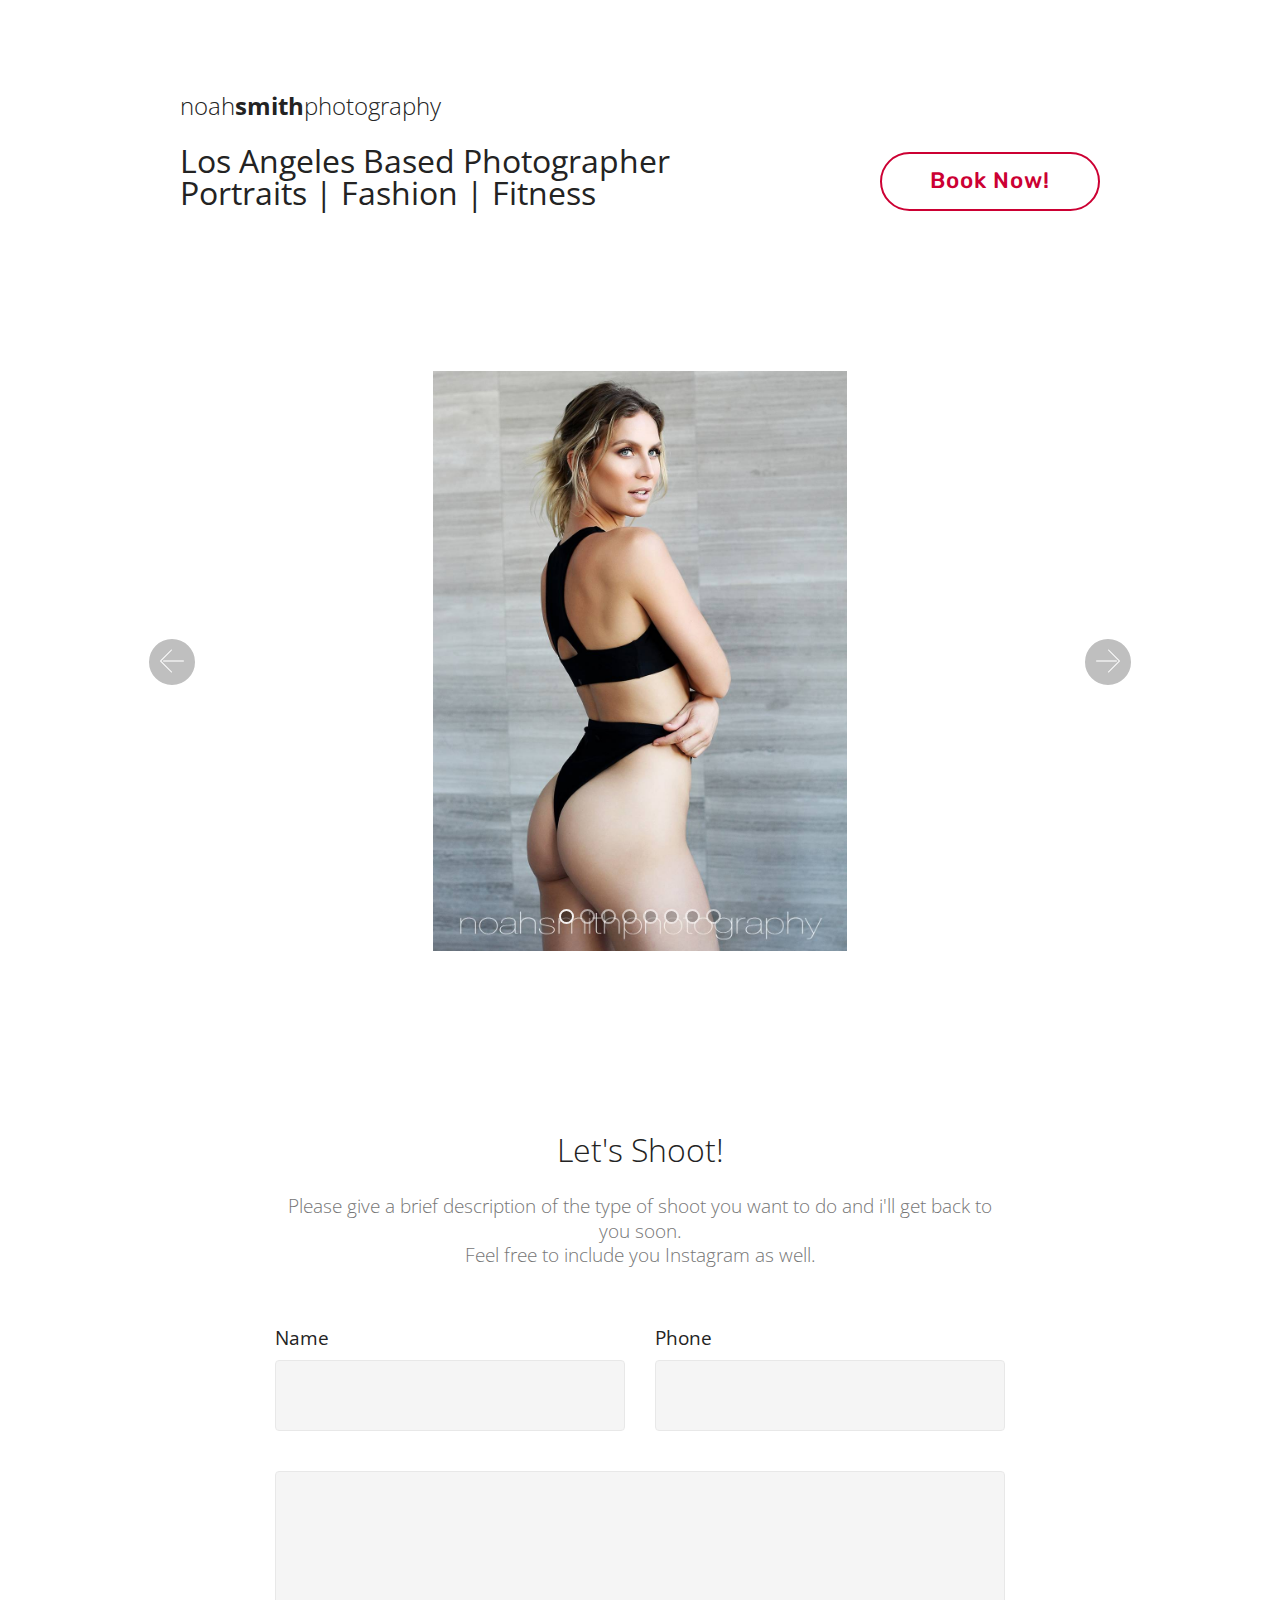
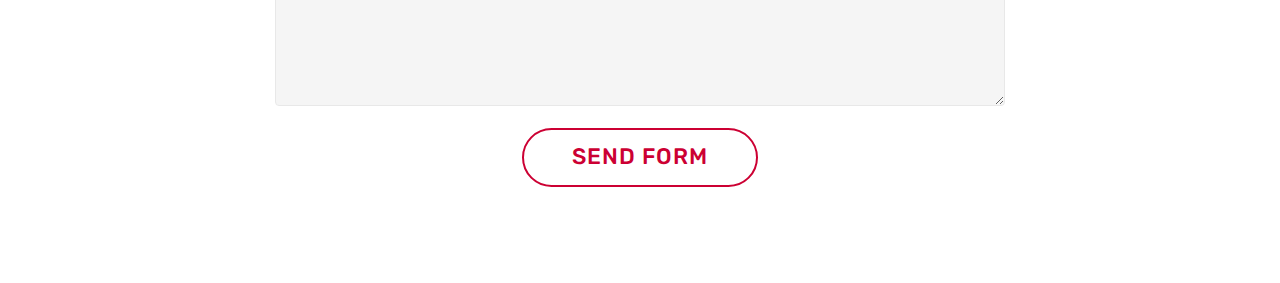
==== commit 62dbebb7: "create github pages" ====
--- a/index.html
+++ b/index.html
@@ -41,12 +41,12 @@
     </div>
 </section>
 
-<section class="engine"><a href="https://mobirise.co/q">bootstrap carousel</a></section><section class="carousel slide cid-qGF6zY9lZR" data-interval="false" id="slider2-s">
+<section class="engine"><a href="https://mobirise.co/j">how to design your own website</a></section><section class="carousel slide cid-qGF6zY9lZR" data-interval="false" id="slider2-s">
 
     
     <div class="container content-slider">
         <div class="content-slider-wrap">
-            <div><div class="mbr-slider slide carousel" data-pause="true" data-keyboard="false" data-ride="false" data-interval="false"><ol class="carousel-indicators"><li data-app-prevent-settings="" data-target="#slider2-s" data-slide-to="0"></li><li data-app-prevent-settings="" data-target="#slider2-s" data-slide-to="1"></li><li data-app-prevent-settings="" data-target="#slider2-s" data-slide-to="2"></li><li data-app-prevent-settings="" data-target="#slider2-s" data-slide-to="3"></li><li data-app-prevent-settings="" data-target="#slider2-s" data-slide-to="4"></li><li data-app-prevent-settings="" data-target="#slider2-s" class=" active" data-slide-to="5"></li><li data-app-prevent-settings="" data-target="#slider2-s" data-slide-to="6"></li></ol><div class="carousel-inner" role="listbox"><div class="carousel-item slider-fullscreen-image" data-bg-video-slide="false" style="background-image: url(assets/images/noahsmith1-1000x1400.jpg);"><div class="container container-slide"><div class="image_wrapper"><img src="assets/images/noahsmith1-1000x1400.jpg"><div class="carousel-caption justify-content-center"><div class="col-10 align-center"></div></div></div></div></div><div class="carousel-item slider-fullscreen-image" data-bg-video-slide="false" style="background-image: url(assets/images/noahsmith3-1000x1500.jpg);"><div class="container container-slide"><div class="image_wrapper"><img src="assets/images/noahsmith3-1000x1500.jpg"><div class="carousel-caption justify-content-center"><div class="col-10 align-center"></div></div></div></div></div><div class="carousel-item slider-fullscreen-image" data-bg-video-slide="false" style="background-image: url(assets/images/noahsmith4-1000x1400.jpg);"><div class="container container-slide"><div class="image_wrapper"><img src="assets/images/noahsmith4-1000x1400.jpg"><div class="carousel-caption justify-content-center"><div class="col-10 align-center"></div></div></div></div></div><div class="carousel-item slider-fullscreen-image" data-bg-video-slide="false" style="background-image: url(assets/images/sunsweat7-2000x3000.jpg);"><div class="container container-slide"><div class="image_wrapper"><img src="assets/images/sunsweat7-2000x3000.jpg"><div class="carousel-caption justify-content-center"><div class="col-10 align-center"></div></div></div></div></div><div class="carousel-item slider-fullscreen-image" data-bg-video-slide="false" style="background-image: url(assets/images/img-500-2000x3000.jpg);"><div class="container container-slide"><div class="image_wrapper"><img src="assets/images/img-500-2000x3000.jpg"><div class="carousel-caption justify-content-center"><div class="col-10 align-center"></div></div></div></div></div><div class="carousel-item slider-fullscreen-image active" data-bg-video-slide="false" style="background-image: url(assets/images/noahsmith5-1000x1400.jpg);"><div class="container container-slide"><div class="image_wrapper"><img src="assets/images/noahsmith5-1000x1400.jpg"><div class="carousel-caption justify-content-center"><div class="col-10 align-center"></div></div></div></div></div><div class="carousel-item slider-fullscreen-image" data-bg-video-slide="false" style="background-image: url(assets/images/noahsmith2-1000x1400.jpg);"><div class="container container-slide"><div class="image_wrapper"><img src="assets/images/noahsmith2-1000x1400.jpg"><div class="carousel-caption justify-content-center"><div class="col-10 align-center"></div></div></div></div></div></div><a data-app-prevent-settings="" class="carousel-control carousel-control-prev" role="button" data-slide="prev" href="#slider2-s"><span aria-hidden="true" class="mbri-left mbr-iconfont"></span><span class="sr-only">Previous</span></a><a data-app-prevent-settings="" class="carousel-control carousel-control-next" role="button" data-slide="next" href="#slider2-s"><span aria-hidden="true" class="mbri-right mbr-iconfont"></span><span class="sr-only">Next</span></a></div></div> 
+            <div><div class="mbr-slider slide carousel" data-pause="true" data-keyboard="false" data-ride="false" data-interval="false"><ol class="carousel-indicators"><li data-app-prevent-settings="" data-target="#slider2-s" class=" active" data-slide-to="0"></li><li data-app-prevent-settings="" data-target="#slider2-s" data-slide-to="1"></li><li data-app-prevent-settings="" data-target="#slider2-s" data-slide-to="2"></li><li data-app-prevent-settings="" data-target="#slider2-s" data-slide-to="3"></li><li data-app-prevent-settings="" data-target="#slider2-s" data-slide-to="4"></li><li data-app-prevent-settings="" data-target="#slider2-s" data-slide-to="5"></li><li data-app-prevent-settings="" data-target="#slider2-s" data-slide-to="6"></li><li data-app-prevent-settings="" data-target="#slider2-s" data-slide-to="7"></li></ol><div class="carousel-inner" role="listbox"><div class="carousel-item slider-fullscreen-image active" data-bg-video-slide="false" style="background-image: url(assets/images/noahsmith1-1000x1400.jpg);"><div class="container container-slide"><div class="image_wrapper"><img src="assets/images/noahsmith1-1000x1400.jpg"><div class="carousel-caption justify-content-center"><div class="col-10 align-center"></div></div></div></div></div><div class="carousel-item slider-fullscreen-image" data-bg-video-slide="false" style="background-image: url(assets/images/noahsmith2-1000x1400.jpg);"><div class="container container-slide"><div class="image_wrapper"><img src="assets/images/noahsmith2-1000x1400.jpg"><div class="carousel-caption justify-content-center"><div class="col-10 align-center"></div></div></div></div></div><div class="carousel-item slider-fullscreen-image" data-bg-video-slide="false" style="background-image: url(assets/images/noahsmith3-1000x1500.jpg);"><div class="container container-slide"><div class="image_wrapper"><img src="assets/images/noahsmith3-1000x1500.jpg"><div class="carousel-caption justify-content-center"><div class="col-10 align-center"></div></div></div></div></div><div class="carousel-item slider-fullscreen-image" data-bg-video-slide="false" style="background-image: url(assets/images/noahsmith4-1000x1400.jpg);"><div class="container container-slide"><div class="image_wrapper"><img src="assets/images/noahsmith4-1000x1400.jpg"><div class="carousel-caption justify-content-center"><div class="col-10 align-center"></div></div></div></div></div><div class="carousel-item slider-fullscreen-image" data-bg-video-slide="false" style="background-image: url(assets/images/img-500-2000x3000.jpg);"><div class="container container-slide"><div class="image_wrapper"><img src="assets/images/img-500-2000x3000.jpg"><div class="carousel-caption justify-content-center"><div class="col-10 align-center"></div></div></div></div></div><div class="carousel-item slider-fullscreen-image" data-bg-video-slide="false" style="background-image: url(assets/images/noahsmith5-1000x1400.jpg);"><div class="container container-slide"><div class="image_wrapper"><img src="assets/images/noahsmith5-1000x1400.jpg"><div class="carousel-caption justify-content-center"><div class="col-10 align-center"></div></div></div></div></div><div class="carousel-item slider-fullscreen-image" data-bg-video-slide="false" style="background-image: url(assets/images/pool-2000x3000.jpg);"><div class="container container-slide"><div class="image_wrapper"><img src="assets/images/pool-2000x3000.jpg"><div class="carousel-caption justify-content-center"><div class="col-10 align-center"></div></div></div></div></div><div class="carousel-item slider-fullscreen-image" data-bg-video-slide="false" style="background-image: url(assets/images/img-2255-2000x3000.jpg);"><div class="container container-slide"><div class="image_wrapper"><img src="assets/images/img-2255-2000x3000.jpg"><div class="carousel-caption justify-content-center"><div class="col-10 align-center"></div></div></div></div></div></div><a data-app-prevent-settings="" class="carousel-control carousel-control-prev" role="button" data-slide="prev" href="#slider2-s"><span aria-hidden="true" class="mbri-left mbr-iconfont"></span><span class="sr-only">Previous</span></a><a data-app-prevent-settings="" class="carousel-control carousel-control-next" role="button" data-slide="next" href="#slider2-s"><span aria-hidden="true" class="mbri-right mbr-iconfont"></span><span class="sr-only">Next</span></a></div></div> 
         </div>
     </div>
 </section>
@@ -62,7 +62,7 @@
                 <h2 class="mbr-section-title align-center pb-3 mbr-fonts-style display-2">
                     Let's Shoot!<br></h2>
                 <h3 class="mbr-section-subtitle align-center mbr-light pb-3 mbr-fonts-style display-7">
-                    Please give a brief description of the type of shoot you want to do and i'll get back to you soon.</h3>
+                    Please give a brief description of the type of shoot you want to do and i'll get back to you soon.<br>Feel free to include you Instagram as well.</h3>
             </div>
         </div>
     </div>
@@ -72,7 +72,7 @@
                     <div data-form-alert="" hidden="">Thanks!
  I'll  be in contact soon!</div>
             
-                    <form class="mbr-form" action="https://mobirise.com/" method="post" data-form-title="Mobirise Form"><input type="hidden" data-form-email="true" value="vOGc52Cxxwhil+kgAEJqO64B5Rw/Y8q6WDJNUJcYPpSrJ1qEw2AzDNqVHLhzqESH3UVsVtwsHW4gl72lPX0QpRxGA3Ocrj2kZg9cXRSSAVqt1jlieEniGNtiRz/Lzo7S">
+                    <form class="mbr-form" action="https://mobirise.com/" method="post" data-form-title="Mobirise Form"><input type="hidden" data-form-email="true" value="jNv8qev29lVFJcqPfUZWFRnZEBo7axYm8UgbmcUD2Ub93UGkN8KAD2xxXPEUPJ/abeRM/gBLICnq4lLwMXzKzeiBjfv6+jmV6xxgQeo6X6GVZdSuDqG4A498ApFjDkw4">
                         <div class="row row-sm-offset">
                             <div class="col-md-4 multi-horizontal" data-for="name">
                                 <div class="form-group">
@@ -80,12 +80,7 @@
                                     <input type="text" class="form-control" name="name" data-form-field="Name" required="" id="name-form1-t">
                                 </div>
                             </div>
-                            <div class="col-md-4 multi-horizontal" data-for="email">
-                                <div class="form-group">
-                                    <label class="form-control-label mbr-fonts-style display-7" for="email-form1-t">Instagram</label>
-                                    <input type="email" class="form-control" name="email" data-form-field="Email" required="" placeholder="@ (Optional)" id="email-form1-t">
-                                </div>
-                            </div>
+                            
                             <div class="col-md-4 multi-horizontal" data-for="phone">
                                 <div class="form-group">
                                     <label class="form-control-label mbr-fonts-style display-7" for="phone-form1-t">Phone</label>
--- a/assets/mobirise/css/mbr-additional.css
+++ b/assets/mobirise/css/mbr-additional.css
@@ -1648,7 +1648,7 @@
   text-align: center;
 }
 .cid-qGF6zY9lZR .content-slider-wrap {
-  width: 64%;
+  width: 96%;
 }
 .cid-qGF7QLW313 {
   padding-top: 90px;
@@ -1677,305 +1677,3 @@
   display: block;
   text-align: center;
 }
-.cid-qGEMLTP8JS {
-  padding-top: 120px;
-  padding-bottom: 105px;
-  background-color: #ffffff;
-}
-.cid-qGEMLTP8JS .content-slider {
-  display: flex;
-  justify-content: center;
-}
-.cid-qGEMLTP8JS .modal-body .close {
-  background: #1b1b1b;
-}
-.cid-qGEMLTP8JS .modal-body .close span {
-  font-style: normal;
-}
-.cid-qGEMLTP8JS .carousel-inner > .active,
-.cid-qGEMLTP8JS .carousel-inner > .next,
-.cid-qGEMLTP8JS .carousel-inner > .prev {
-  display: flex;
-}
-.cid-qGEMLTP8JS .carousel-control .icon-next,
-.cid-qGEMLTP8JS .carousel-control .icon-prev {
-  margin-top: -18px;
-  font-size: 40px;
-  line-height: 27px;
-}
-.cid-qGEMLTP8JS .carousel-control:hover {
-  background: #1b1b1b;
-  color: #fff;
-  opacity: 1;
-}
-@media (max-width: 767px) {
-  .cid-qGEMLTP8JS .container .carousel-control {
-    margin-bottom: 0;
-  }
-  .cid-qGEMLTP8JS .content-slider-wrap {
-    width: 100%!important;
-  }
-}
-.cid-qGEMLTP8JS .boxed-slider {
-  position: relative;
-  padding: 93px 0;
-}
-.cid-qGEMLTP8JS .boxed-slider > div {
-  position: relative;
-}
-.cid-qGEMLTP8JS .container img {
-  width: 100%;
-}
-.cid-qGEMLTP8JS .container img + .row {
-  position: absolute;
-  top: 50%;
-  left: 0;
-  right: 0;
-  -webkit-transform: translateY(-50%);
-  -moz-transform: translateY(-50%);
-  transform: translateY(-50%);
-  z-index: 2;
-}
-.cid-qGEMLTP8JS .mbr-section {
-  padding: 0;
-  background-attachment: scroll;
-}
-.cid-qGEMLTP8JS .mbr-table-cell {
-  padding: 0;
-}
-.cid-qGEMLTP8JS .container .carousel-indicators {
-  margin-bottom: 3px;
-}
-.cid-qGEMLTP8JS .carousel-caption {
-  top: 50%;
-  right: 0;
-  bottom: auto;
-  left: 0;
-  display: flex;
-  align-items: center;
-  -webkit-transform: translateY(-50%);
-  transform: translateY(-50%);
-}
-.cid-qGEMLTP8JS .mbr-overlay {
-  z-index: 1;
-}
-.cid-qGEMLTP8JS .container-slide.container {
-  width: 100%;
-  min-height: 100vh;
-  padding: 0;
-}
-.cid-qGEMLTP8JS .carousel-item {
-  background-position: 50% 50%;
-  background-repeat: no-repeat;
-  background-size: cover;
-  -o-transition: -o-transform 0.6s ease-in-out;
-  -webkit-transition: -webkit-transform 0.6s ease-in-out;
-  transition: transform 0.6s ease-in-out, -webkit-transform 0.6s ease-in-out, -o-transform 0.6s ease-in-out;
-  -webkit-backface-visibility: hidden;
-  backface-visibility: hidden;
-  -webkit-perspective: 1000px;
-  perspective: 1000px;
-}
-@media (max-width: 576px) {
-  .cid-qGEMLTP8JS .carousel-item .container {
-    width: 100%;
-  }
-}
-.cid-qGEMLTP8JS .carousel-item-next.carousel-item-left,
-.cid-qGEMLTP8JS .carousel-item-prev.carousel-item-right {
-  -webkit-transform: translate3d(0, 0, 0);
-  transform: translate3d(0, 0, 0);
-}
-.cid-qGEMLTP8JS .active.carousel-item-right,
-.cid-qGEMLTP8JS .carousel-item-next {
-  -webkit-transform: translate3d(100%, 0, 0);
-  transform: translate3d(100%, 0, 0);
-}
-.cid-qGEMLTP8JS .active.carousel-item-left,
-.cid-qGEMLTP8JS .carousel-item-prev {
-  -webkit-transform: translate3d(-100%, 0, 0);
-  transform: translate3d(-100%, 0, 0);
-}
-.cid-qGEMLTP8JS .mbr-slider .carousel-control {
-  top: 50%;
-  width: 50px;
-  height: 50px;
-  margin-top: -1.5rem;
-  font-size: 35px;
-  background-color: rgba(0, 0, 0, 0.5);
-  border: 2px solid #fff;
-  border-radius: 50%;
-  transition: all .3s;
-}
-.cid-qGEMLTP8JS .mbr-slider .carousel-control.carousel-control-prev {
-  left: 0;
-  margin-left: 2.5rem;
-}
-.cid-qGEMLTP8JS .mbr-slider .carousel-control.carousel-control-next {
-  right: 0;
-  margin-right: 2.5rem;
-}
-.cid-qGEMLTP8JS .mbr-slider .carousel-control .mbr-iconfont {
-  font-size: 1.5rem;
-}
-@media (max-width: 767px) {
-  .cid-qGEMLTP8JS .mbr-slider .carousel-control {
-    top: auto;
-    bottom: 1rem;
-  }
-}
-.cid-qGEMLTP8JS .mbr-slider .carousel-indicators {
-  position: absolute;
-  bottom: 0;
-  margin-bottom: 1.5rem !important;
-}
-.cid-qGEMLTP8JS .mbr-slider .carousel-indicators li {
-  max-width: 15px;
-  height: 15px;
-  max-height: 15px;
-  margin: 3px;
-  background-color: rgba(0, 0, 0, 0.5);
-  border: 2px solid #fff;
-  border-radius: 50%;
-  opacity: .5;
-  transition: all .3s;
-}
-.cid-qGEMLTP8JS .mbr-slider .carousel-indicators li.active,
-.cid-qGEMLTP8JS .mbr-slider .carousel-indicators li:hover {
-  opacity: .9;
-}
-.cid-qGEMLTP8JS .mbr-slider .carousel-indicators li::after,
-.cid-qGEMLTP8JS .mbr-slider .carousel-indicators li::before {
-  content: none;
-}
-.cid-qGEMLTP8JS .mbr-slider .carousel-indicators.ie-fix {
-  left: 50%;
-  display: block;
-  width: 60%;
-  margin-left: -30%;
-  text-align: center;
-}
-@media (max-width: 576px) {
-  .cid-qGEMLTP8JS .mbr-slider .carousel-indicators {
-    display: none !important;
-  }
-}
-.cid-qGEMLTP8JS .mbr-slider > .container img {
-  width: 100%;
-}
-.cid-qGEMLTP8JS .mbr-slider > .container img + .row {
-  position: absolute;
-  top: 50%;
-  right: 0;
-  left: 0;
-  z-index: 2;
-  -moz-transform: translateY(-50%);
-  -webkit-transform: translateY(-50%);
-  transform: translateY(-50%);
-}
-.cid-qGEMLTP8JS .mbr-slider > .container .carousel-indicators {
-  margin-bottom: 3px;
-}
-@media (max-width: 576px) {
-  .cid-qGEMLTP8JS .mbr-slider > .container .carousel-control {
-    margin-bottom: 0;
-  }
-}
-.cid-qGEMLTP8JS .mbr-slider .mbr-section {
-  padding: 0;
-  background-attachment: scroll;
-}
-.cid-qGEMLTP8JS .mbr-slider .mbr-table-cell {
-  padding: 0;
-}
-.cid-qGEMLTP8JS .carousel-item .container.container-slide {
-  position: initial;
-  width: auto;
-  min-height: 0;
-}
-.cid-qGEMLTP8JS .full-screen .slider-fullscreen-image {
-  min-height: 100vh;
-  background-repeat: no-repeat;
-  background-position: 50% 50%;
-  background-size: cover;
-}
-.cid-qGEMLTP8JS .full-screen .slider-fullscreen-image.active {
-  display: -o-flex;
-}
-.cid-qGEMLTP8JS .full-screen .container {
-  width: auto;
-  padding-right: 0;
-  padding-left: 0;
-}
-.cid-qGEMLTP8JS .full-screen .carousel-item .container.container-slide {
-  width: 100%;
-  min-height: 100vh;
-  padding: 0;
-}
-.cid-qGEMLTP8JS .full-screen .carousel-item .container.container-slide img {
-  display: none;
-}
-.cid-qGEMLTP8JS .mbr-background-video-preview {
-  position: absolute;
-  top: 0;
-  right: 0;
-  bottom: 0;
-  left: 0;
-}
-.cid-qGEMLTP8JS .mbr-overlay ~ .container-slide {
-  z-index: auto;
-}
-.cid-qGEMLTP8JS .mbr-slider.slide .container {
-  overflow: hidden;
-  padding: 0;
-}
-.cid-qGEMLTP8JS .carousel-inner {
-  height: 100%;
-}
-.cid-qGEMLTP8JS .slider-fullscreen-image {
-  height: 100%;
-  background: transparent !important;
-}
-.cid-qGEMLTP8JS .image_wrapper {
-  height: 550px;
-  width: 100%;
-  position: relative;
-  display: inline-block;
-}
-.cid-qGEMLTP8JS .image_wrapper img {
-  width: auto !important;
-  height: 100%;
-}
-.cid-qGEMLTP8JS .carousel-item .container-slide {
-  text-align: center;
-}
-.cid-qGEMLTP8JS .content-slider-wrap {
-  width: 86%;
-}
-.cid-qGEZIqAbq8 {
-  padding-top: 45px;
-  padding-bottom: 90px;
-  background-color: #ffffff;
-}
-.cid-qGEZIqAbq8 .title {
-  margin-bottom: 2rem;
-}
-.cid-qGEZIqAbq8 .mbr-section-subtitle {
-  color: #767676;
-}
-.cid-qGEZIqAbq8 a:not([href]):not([tabindex]) {
-  color: #fff;
-  border-radius: 3px;
-}
-.cid-qGEZIqAbq8 a.btn-white:not([href]):not([tabindex]) {
-  color: #333;
-}
-.cid-qGEZIqAbq8 .multi-horizontal {
-  flex-grow: 1;
-  -webkit-flex-grow: 1;
-  max-width: 100%;
-}
-.cid-qGEZIqAbq8 .input-group-btn {
-  display: block;
-  text-align: center;
-}
